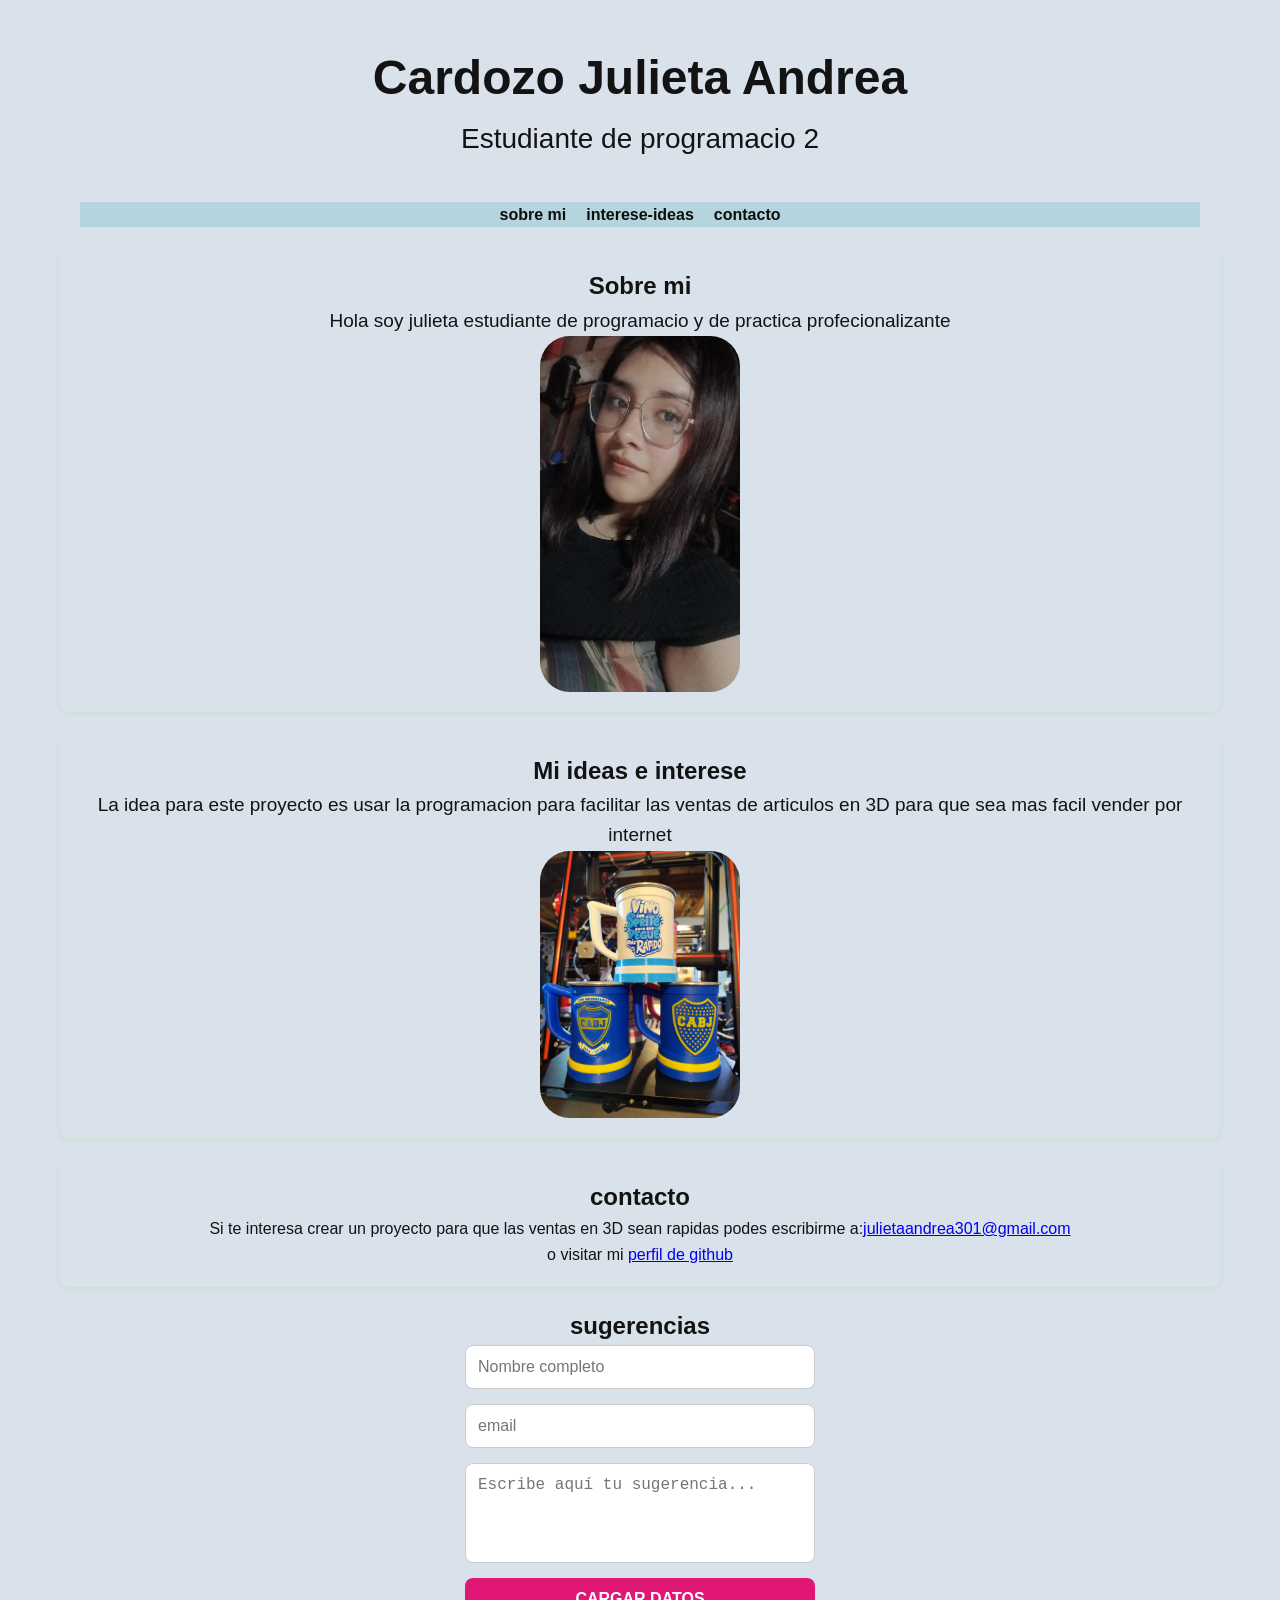
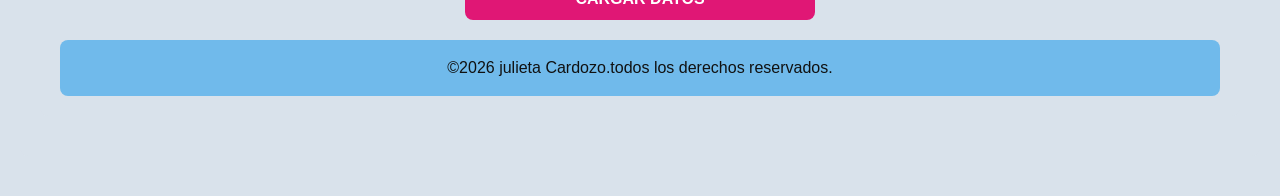
==== index.html @ c0c34aec "first commit" ====
<!DOCTYPE html>
<html lang="es">
<head>
    <meta charset="UTF-8">
    <meta name="viewport" content="width=device-width, initial-scale=1.0">
    <title>mi sitio web- cardozo-julieta</title>
    <link rel="stylesheet"href="style.css">
</head>
<body>
    <header>
    <h1 style =" font-size: 48px;">Cardozo Julieta Andrea</h1>
    
<p style="font-size: 28PX;"> Estudiante de programacio  2 </p>
<header>
    <nav>
        <ul>
<li><a href="#sobre mi">sobre mi</a></li>
<li><a href="#interese-ideas">interese-ideas</a></li>  
<li><a href="#contacto">contacto</a></li>   
        </ul>
    </nav>

    <main>
        <section id="sobre mi" style="text-align: center;">
 <h2>Sobre mi</h2>
 <p style="font-size: 19px;"> Hola soy julieta estudiante de programacio y de practica profecionalizante</p>
 <img src="imagen/july.jpeg" alt="imagen" style="width: 200px; border-radius: 30px; display: block;margin:0 auto;">
 
    </section>

    <section id="interese-ideas" style="text-align: center;">

    <h2 style="font-size: 24px;"> Mi ideas e interese</h2 >
        <p style="font-size: 19px;"> La idea para este proyecto es usar la programacion para facilitar las ventas de articulos en 3D para que sea mas facil vender por internet </p>
    <img src="imagen/vaso.jpeg" alt="imagen" style="width: 200px; border-radius: 30px; display: block;margin: auto;" >
    </section>
    <section id="contacto">
        <h2>contacto</h2>
            <p>Si te interesa  crear  un proyecto para que las ventas en 3D sean rapidas podes escribirme a:<a href="julietaandrea301@gmail.com">julietaandrea301@gmail.com</a> </p>
            <p>o visitar mi <a href="https://github.com/julieta-andrea-cardozo"target="_blank">perfil de github</a></p>
    </section>
    
        <h2>sugerencias</h2>
<form onsubmit="event.preventDefault(); alert('¡Datos cargados con éxito!'); this.reset();" 
          style="display: flex; flex-direction: column; max-width: 350px; margin: auto; gap: 15px;">
        
        <!-- Campo Nombre -->
        <input type="text" name="nombre" placeholder="Nombre completo" required 
               style="padding: 12px; border-radius: 8px; border: 1px solid #ccc; font-size: 16px;">

        <!-- Campo email -->
        <input type="text" name="email" placeholder="email" required 
               style="padding: 12px; border-radius: 8px; border: 1px solid #ccc; font-size: 16px;">

        <!-- Campo Sugerencia -->
        <textarea name="sugerencia" placeholder="Escribe aquí tu sugerencia..." required 
                  style="padding: 12px; border-radius: 8px; border: 1px solid #ccc; font-size: 16px; height: 100px; resize: none;"></textarea>

        <!-- Botón Enviar -->
        <button type="submit" style="background-color: #e01775; color: white; padding: 12px; border: none; border-radius: 8px; font-weight: bold; cursor: pointer; font-size: 16px;">
            CARGAR DATOS
        </button>
        
    </form>
</section>
    </form>
</section>
       
    </section>
    
    </main>
    <footer>
        <p>&copy;2026 julieta Cardozo.todos los derechos reservados.</p>
    </footer>
    <body>
    
        </html>
---- style.css ----
*{
    box-sizing: border-box;
    margin: 0;
    padding: 0;
}
body{
    font-family: arial,sans-serif ;
    line-height: 1.6;
    background-color: #d9e2eb;
    color: red;
    padding: 20px;
}
header{
    background-color: #d9e2eb;
    color: #131314;
    padding: 20px;
    text-align: center;
    border-radius: 8px;
    margin-bottom: 20px;
    
}
footer{
    background-color: rgb(112, 186, 235);
    color: #101111;
    text-align: center;
    padding: 15px;
    border-radius: 8px;
    margin-top: 20px;
}
nav ul{
    list-style: none;
    display: flex;
    justify-content: center;
    gap: 20px;
    margin: 20px;
    background-color: rgb(182, 212, 221);
}
nav a{
    text-decoration: none;
    color:#0d0e0d;
    font-weight: bold;
    
}
nav a:hover{
    color: #e01775;
}
section{
    background-color: #d9e2eb;
    padding: 20px;
    margin-bottom: 20px;
    border-radius: 8px;
    box-shadow: 0 2px 5px rgba(94, 187, 7, 0.1);
}
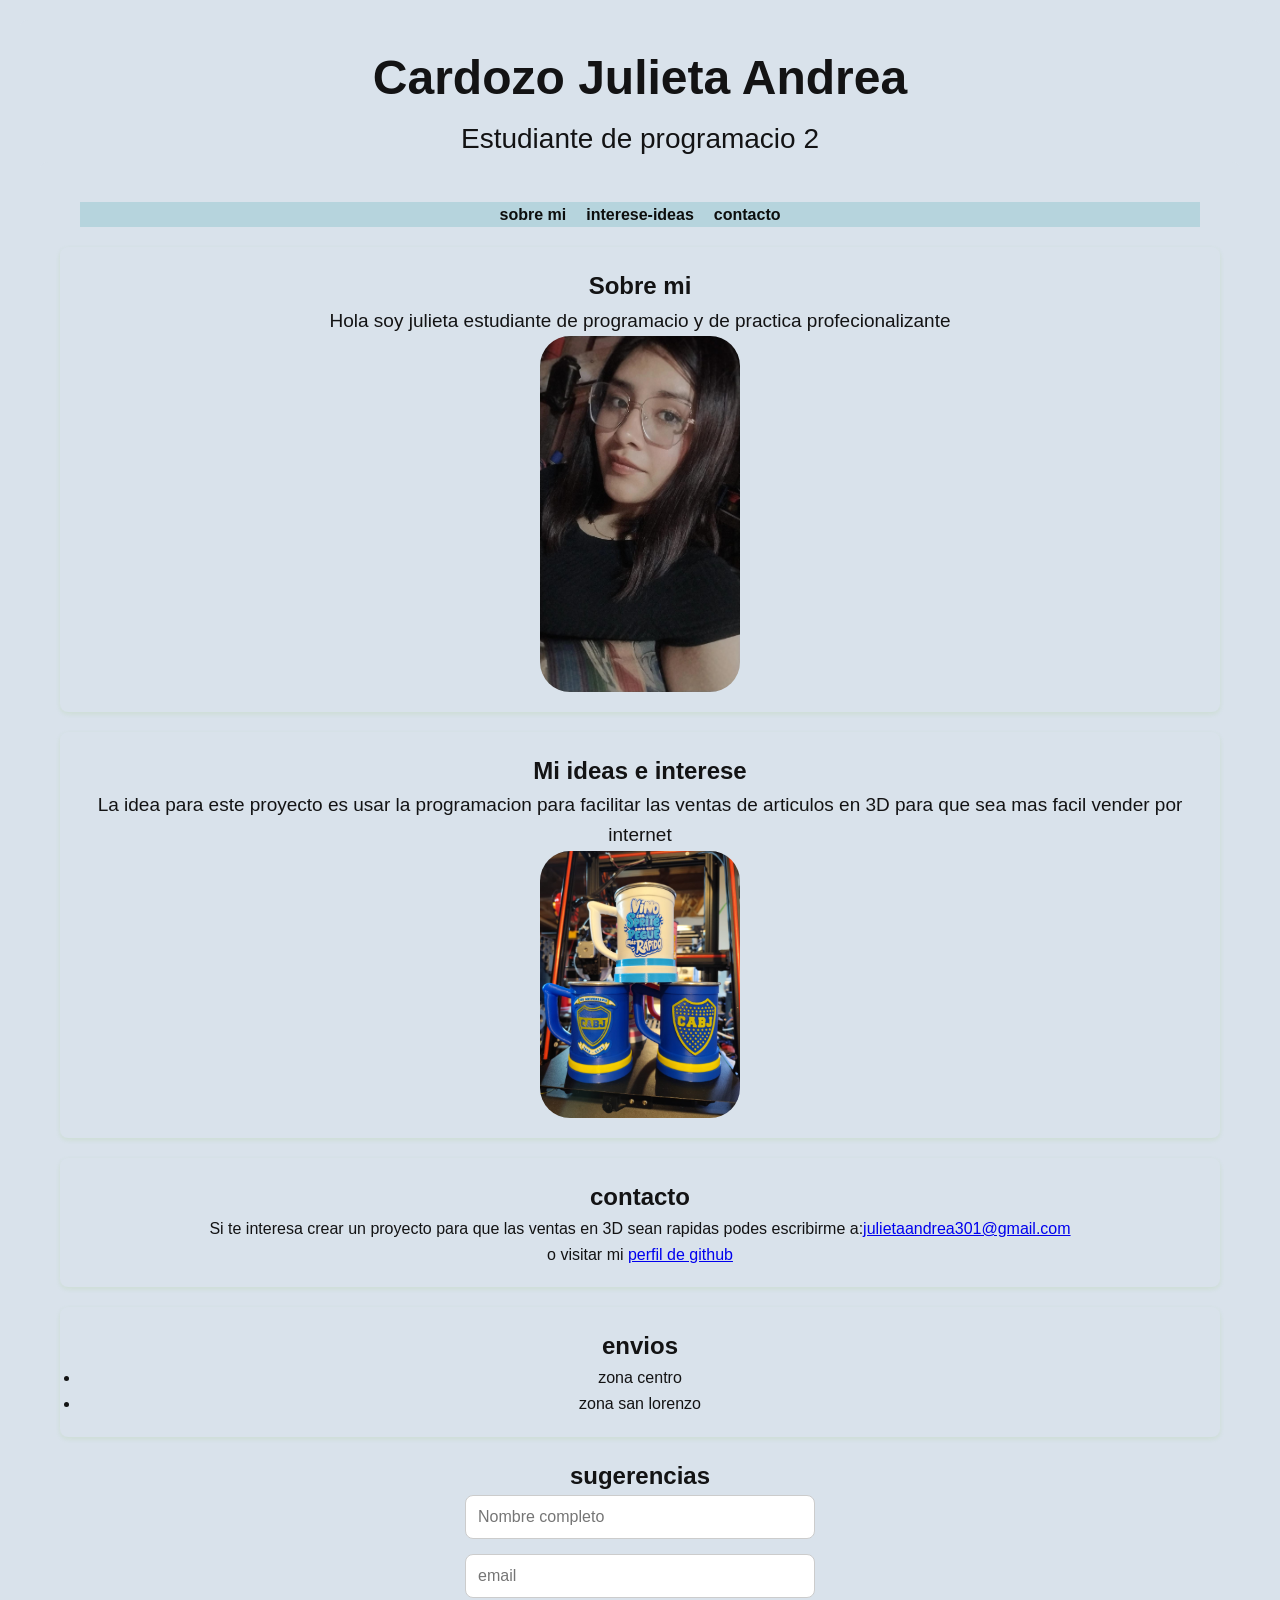
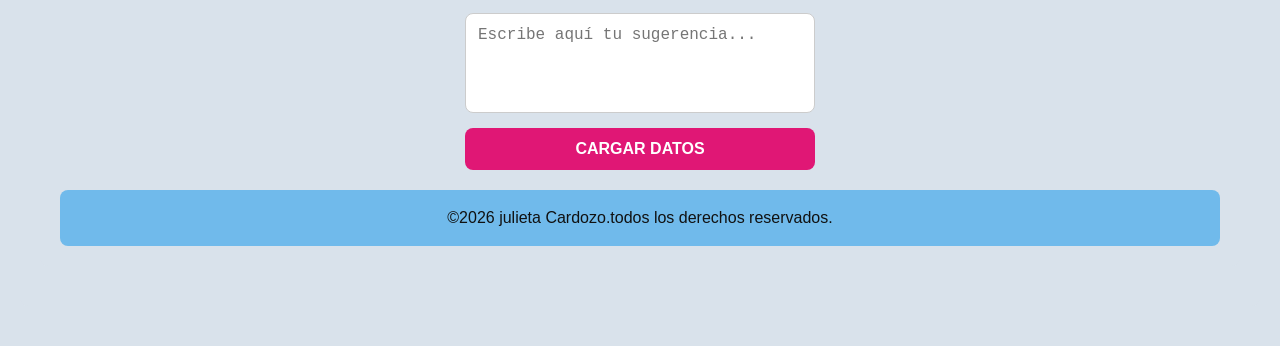
==== commit f072a252: "agregue envios" ====
--- a/index.html
+++ b/index.html
@@ -39,13 +39,22 @@
             <p>Si te interesa  crear  un proyecto para que las ventas en 3D sean rapidas podes escribirme a:<a href="julietaandrea301@gmail.com">julietaandrea301@gmail.com</a> </p>
             <p>o visitar mi <a href="https://github.com/julieta-andrea-cardozo"target="_blank">perfil de github</a></p>
     </section>
-    
+    <section id="envios">
+        <h2>envios</h2>
+
+        <ul>
+            <li>zona centro </li>
+            <li>zona san lorenzo</li>
+
+        </ul>
+    </section>
+
         <h2>sugerencias</h2>
 <form onsubmit="event.preventDefault(); alert('¡Datos cargados con éxito!'); this.reset();" 
           style="display: flex; flex-direction: column; max-width: 350px; margin: auto; gap: 15px;">
         
         <!-- Campo Nombre -->
-        <input type="text" name="nombre" placeholder="Nombre completo" required 
+        <input type="text" name="nombre" placeholder="Nombre completo" required minlength="2"
                style="padding: 12px; border-radius: 8px; border: 1px solid #ccc; font-size: 16px;">
 
         <!-- Campo email -->
@@ -53,7 +62,7 @@
                style="padding: 12px; border-radius: 8px; border: 1px solid #ccc; font-size: 16px;">
 
         <!-- Campo Sugerencia -->
-        <textarea name="sugerencia" placeholder="Escribe aquí tu sugerencia..." required 
+        <textarea name="sugerencia" placeholder="Escribe aquí tu sugerencia..." required minlength="30"
                   style="padding: 12px; border-radius: 8px; border: 1px solid #ccc; font-size: 16px; height: 100px; resize: none;"></textarea>
 
         <!-- Botón Enviar -->
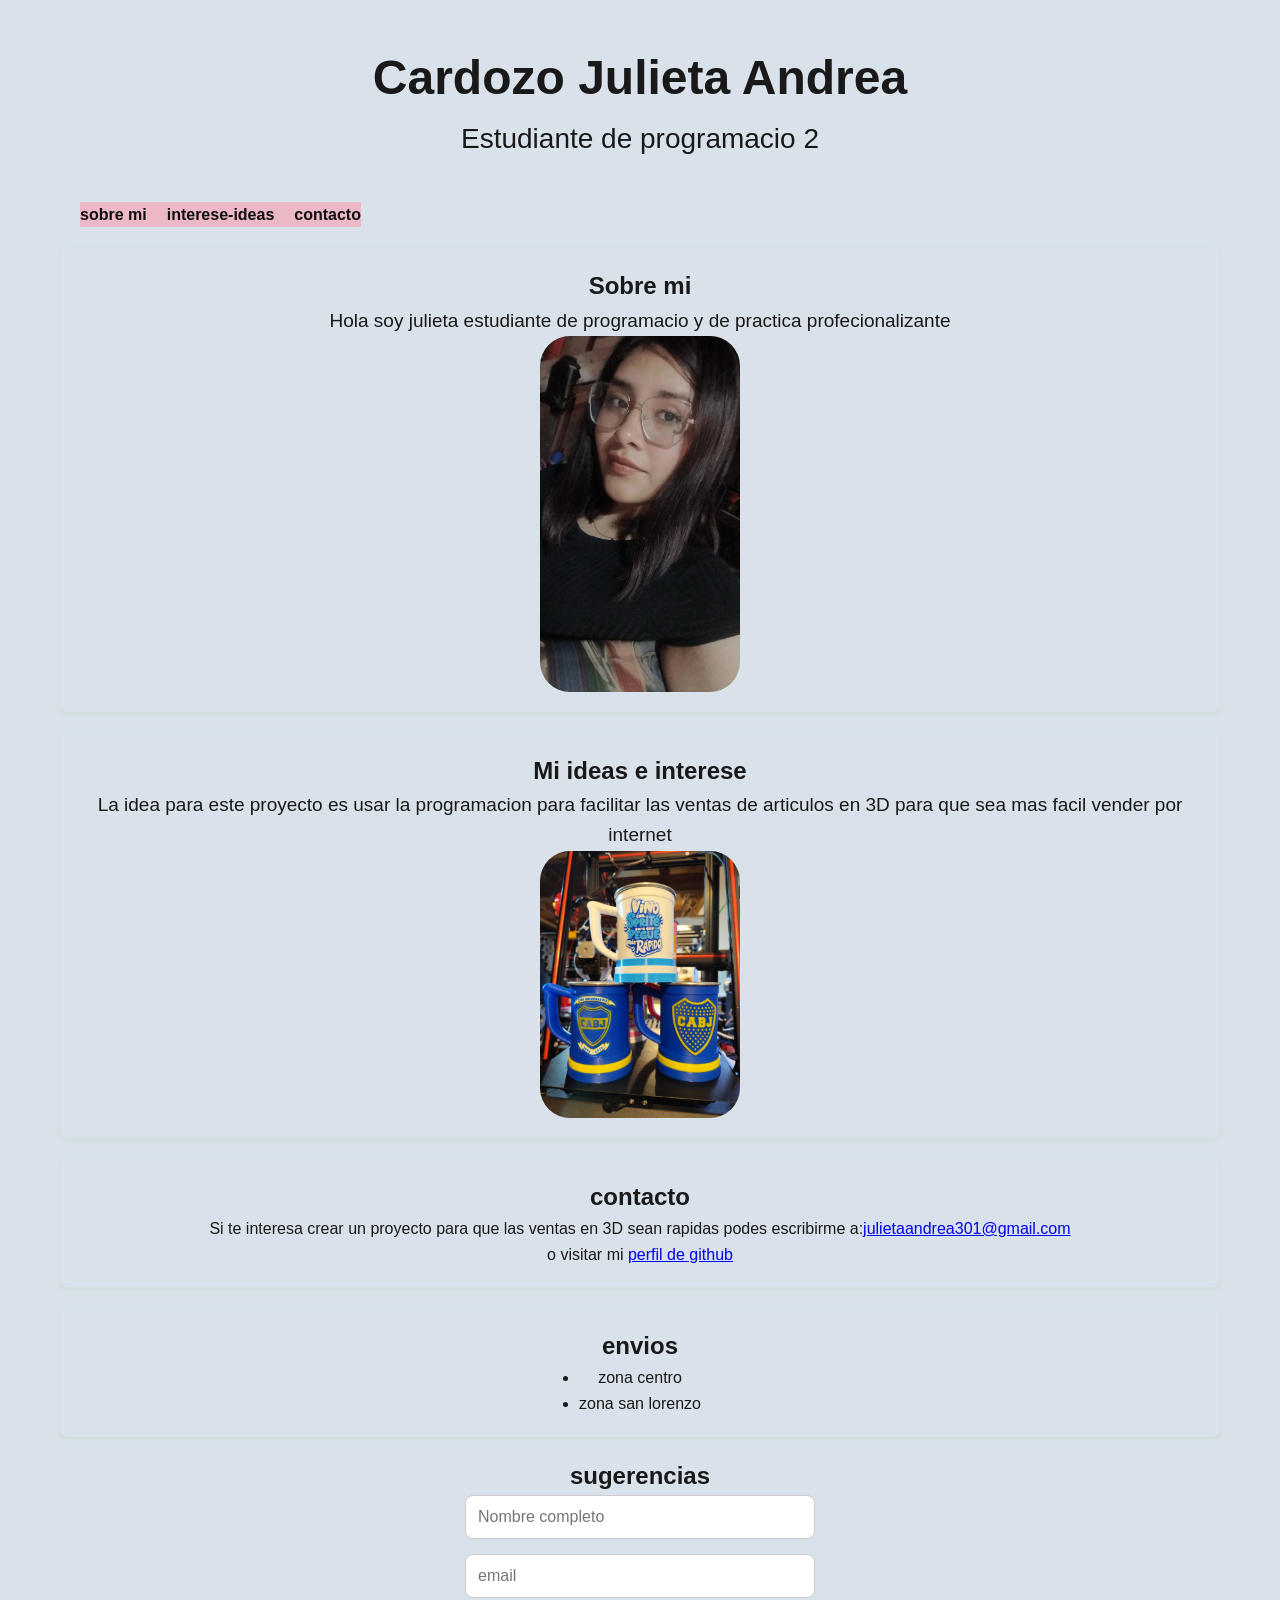
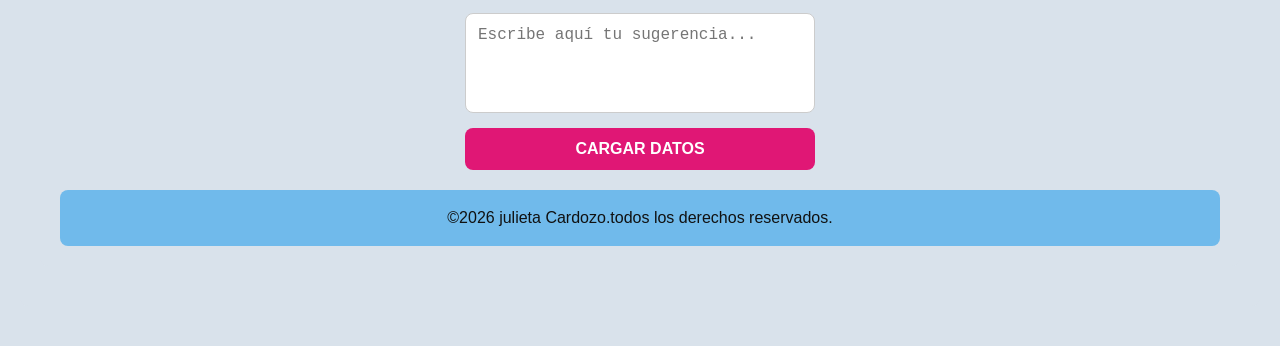
==== commit 948e5f2e: "e" ====
--- a/index.html
+++ b/index.html
@@ -53,19 +53,19 @@
 <form onsubmit="event.preventDefault(); alert('¡Datos cargados con éxito!'); this.reset();" 
           style="display: flex; flex-direction: column; max-width: 350px; margin: auto; gap: 15px;">
         
-        <!-- Campo Nombre -->
+
         <input type="text" name="nombre" placeholder="Nombre completo" required minlength="2"
                style="padding: 12px; border-radius: 8px; border: 1px solid #ccc; font-size: 16px;">
 
-        <!-- Campo email -->
-        <input type="text" name="email" placeholder="email" required 
+
+        <input type="email" name="email" placeholder="email" required 
                style="padding: 12px; border-radius: 8px; border: 1px solid #ccc; font-size: 16px;">
 
-        <!-- Campo Sugerencia -->
-        <textarea name="sugerencia" placeholder="Escribe aquí tu sugerencia..." required minlength="30"
+
+        <textarea name="sugerencia" placeholder="Escribe aquí tu sugerencia..." required minlength="20"
                   style="padding: 12px; border-radius: 8px; border: 1px solid #ccc; font-size: 16px; height: 100px; resize: none;"></textarea>
 
-        <!-- Botón Enviar -->
+
         <button type="submit" style="background-color: #e01775; color: white; padding: 12px; border: none; border-radius: 8px; font-weight: bold; cursor: pointer; font-size: 16px;">
             CARGAR DATOS
         </button>
--- a/style.css
+++ b/style.css
@@ -7,12 +7,12 @@
     font-family: arial,sans-serif ;
     line-height: 1.6;
     background-color: #d9e2eb;
-    color: red;
     padding: 20px;
+    color: #1a1919;
 }
 header{
     background-color: #d9e2eb;
-    color: #131314;
+    
     padding: 20px;
     text-align: center;
     border-radius: 8px;
@@ -33,16 +33,19 @@
     justify-content: center;
     gap: 20px;
     margin: 20px;
-    background-color: rgb(182, 212, 221);
+    background-color: rgb(236, 184, 197);
+    text-align: center
 }
 nav a{
     text-decoration: none;
     color:#0d0e0d;
     font-weight: bold;
+    text-align: center;
     
 }
 nav a:hover{
-    color: #e01775;
+    color: #e619a1;
+    
 }
 section{
     background-color: #d9e2eb;
@@ -52,4 +55,8 @@
     box-shadow: 0 2px 5px rgba(94, 187, 7, 0.1);
 }
 
-
+ul{
+    width: fit-content;
+    margin: 0 auto;
+    
+}
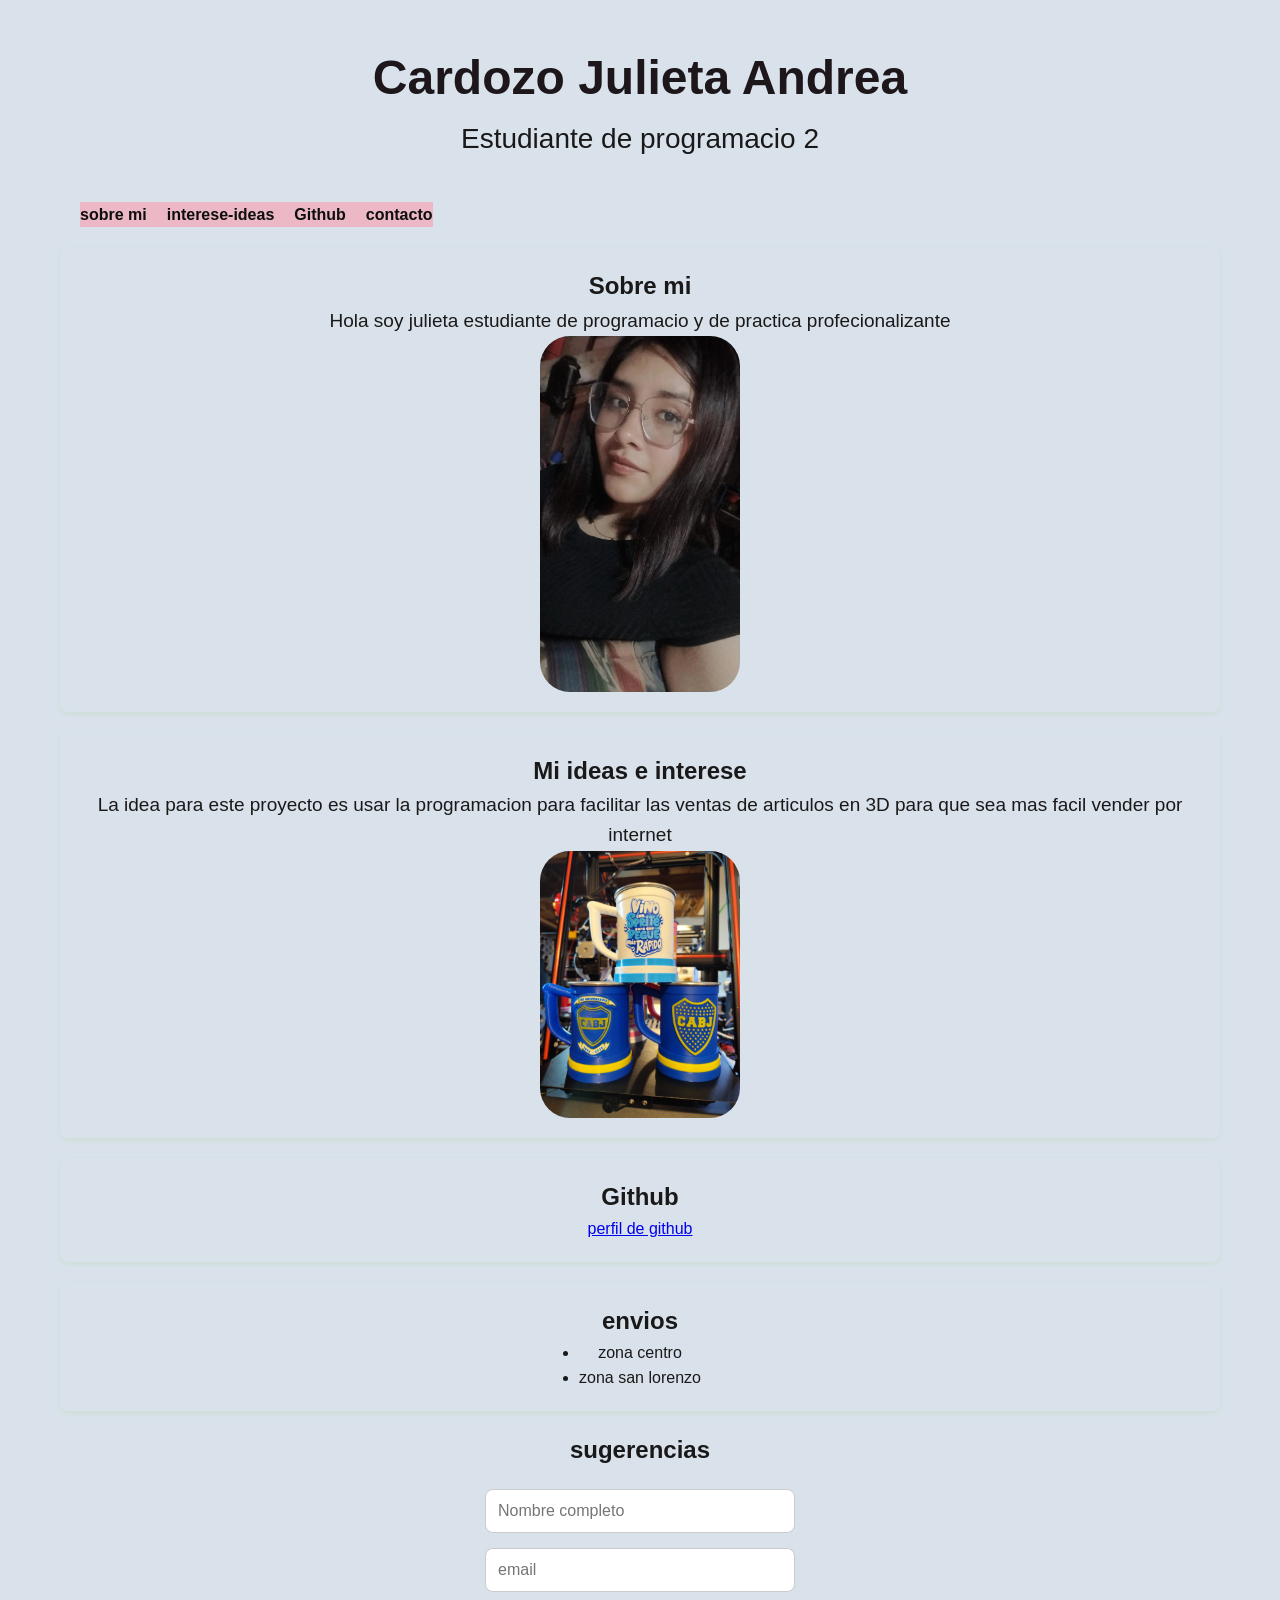
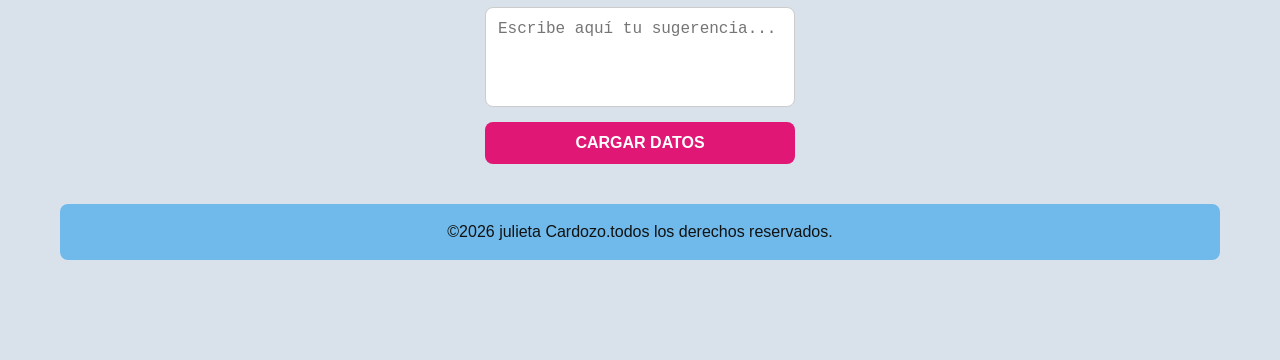
==== commit ff2f4d68: "correcciones en contact.html" ====
--- a/index.html
+++ b/index.html
@@ -16,8 +16,8 @@
         <ul>
 <li><a href="#sobre mi">sobre mi</a></li>
 <li><a href="#interese-ideas">interese-ideas</a></li>  
-<li><a href="#contacto">contacto</a></li>   
-        </ul>
+<li><a href="#Github">Github</a></li>
+<a href="contact.html">contacto</a>
     </nav>
 
     <main>
@@ -34,10 +34,9 @@
         <p style="font-size: 19px;"> La idea para este proyecto es usar la programacion para facilitar las ventas de articulos en 3D para que sea mas facil vender por internet </p>
     <img src="imagen/vaso.jpeg" alt="imagen" style="width: 200px; border-radius: 30px; display: block;margin: auto;" >
     </section>
-    <section id="contacto">
-        <h2>contacto</h2>
-            <p>Si te interesa  crear  un proyecto para que las ventas en 3D sean rapidas podes escribirme a:<a href="julietaandrea301@gmail.com">julietaandrea301@gmail.com</a> </p>
-            <p>o visitar mi <a href="https://github.com/julieta-andrea-cardozo"target="_blank">perfil de github</a></p>
+    <section id="Github" style="text-align: center;">
+        <h2>Github</h2>
+       <a href="https://github.com/julieta-andrea-cardozo"target="_blank">perfil de github</a> 
     </section>
     <section id="envios">
         <h2>envios</h2>
--- a/style.css
+++ b/style.css
@@ -60,3 +60,46 @@
     margin: 0 auto;
     
 }
+
+
+
+
+h1{
+color: #1d171b;
+text-align: center;
+font-family: Arial, Helvetica, sans-serif;
+}
+form{
+    max-width: 400px;
+    margin: auto;
+    padding: 20px;
+    
+}
+label{
+    display: block;
+    margin: 10px;
+}
+input, textarea, select {
+    width: 100%;
+    padding: 10px;
+    border: 2px solid #ccc;
+    border-radius: 5px;
+    box-sizing: border-box;
+    transition: all 0.2s ease; 
+}
+
+input:valid:not(:placeholder-shown):not(:focus) {
+    border: 2px solid #2ecc71 !important;
+}
+
+
+input:invalid:not(:placeholder-shown):not(:focus) {
+    border: 2px solid #e74c3c !important;
+}
+
+input:focus, textarea:focus, select:focus ¨{
+    border: 3px solid #3498db !important; /* AZUL CLARO */
+    outline: none !important;
+    box-shadow: 0 0 10px rgba(52, 152, 219, 0.6) !important;
+    background-color: #f0f8ff;
+}
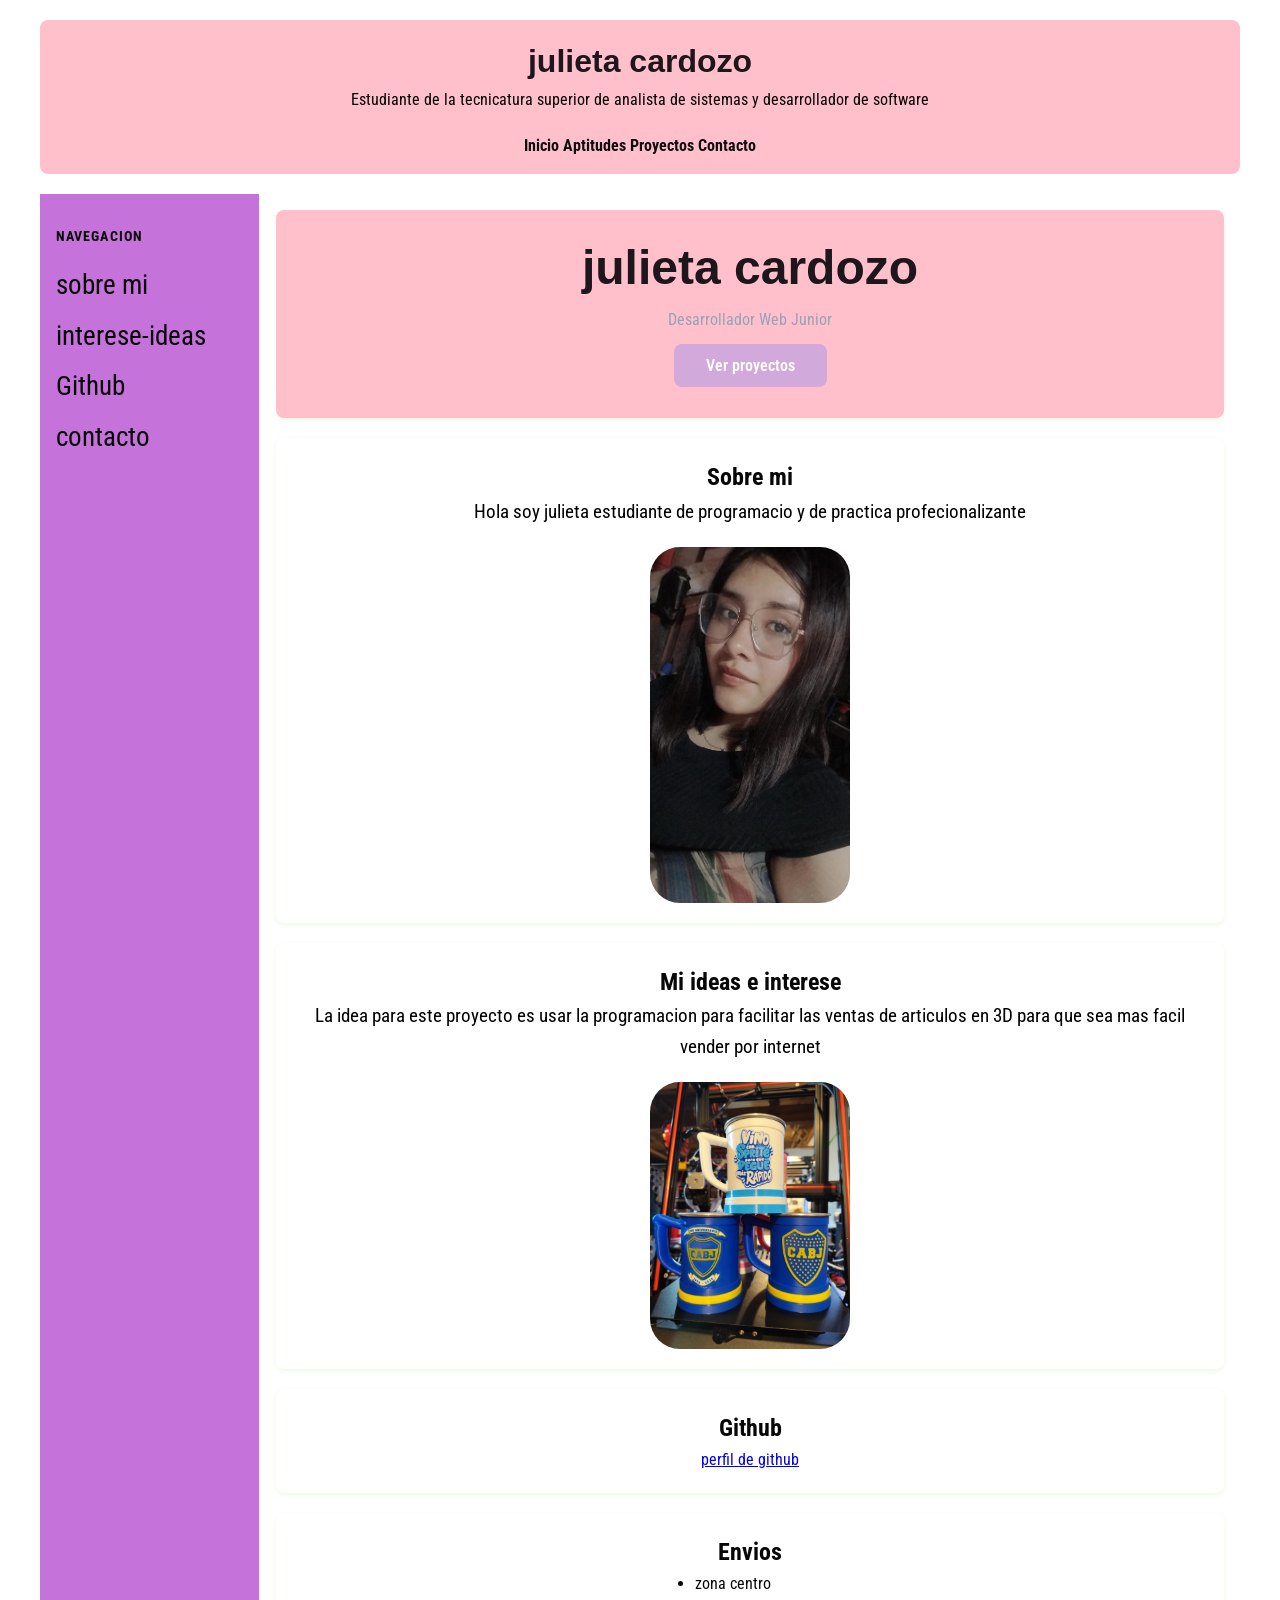
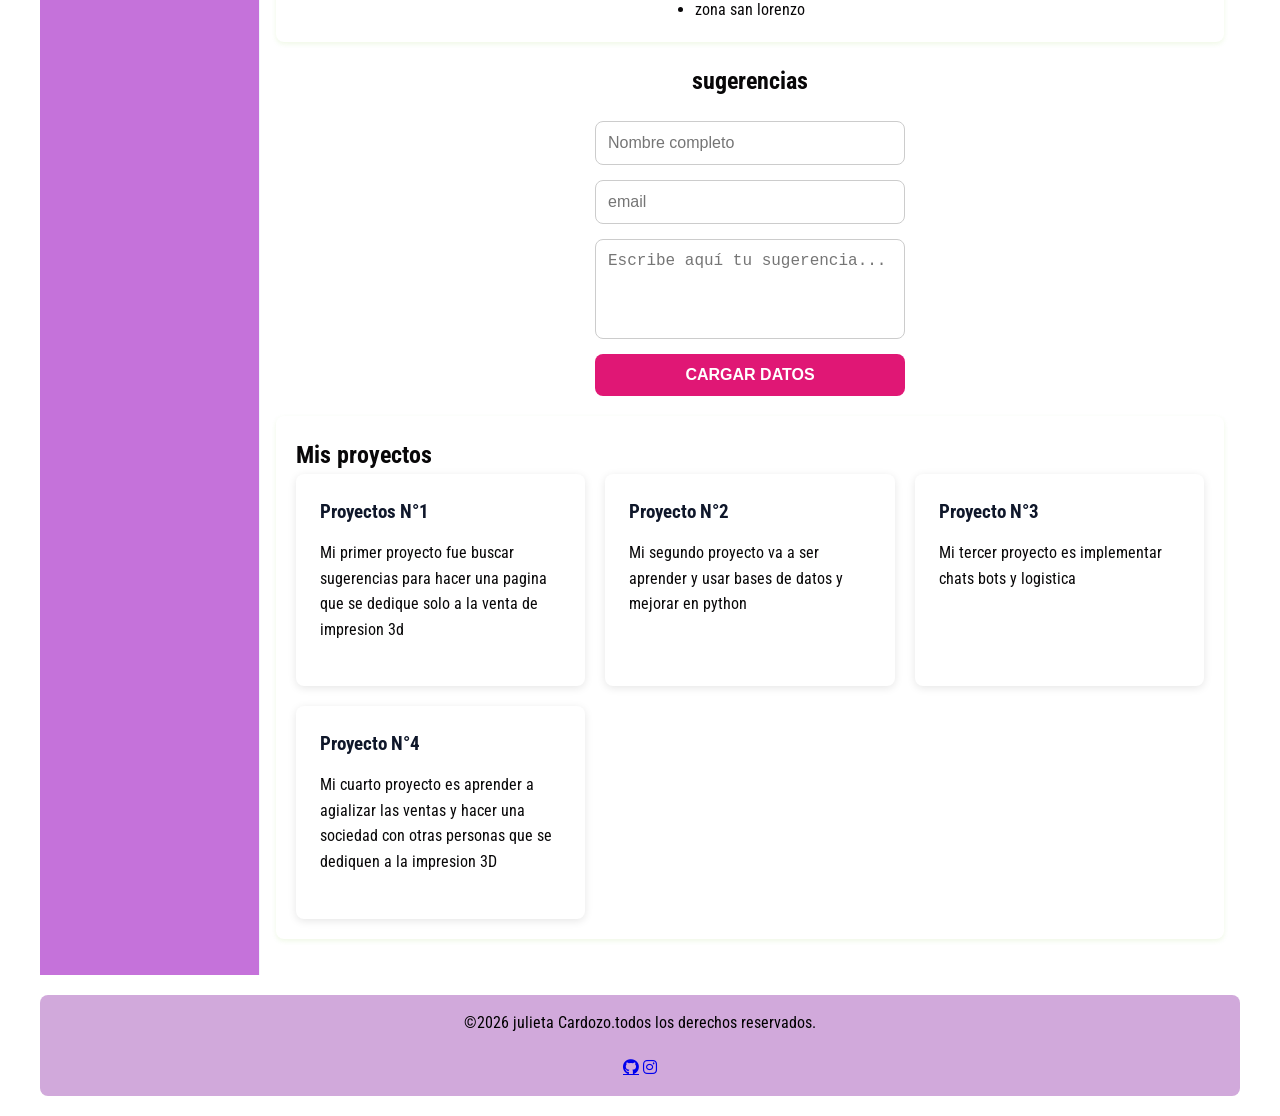
==== commit 5b71ba31: "style css agreando mas estilo muchos cambios" ====
--- a/index.html
+++ b/index.html
@@ -2,25 +2,51 @@
 <html lang="es">
 <head>
     <meta charset="UTF-8">
+    <meta name="description" content="portafolio julieta cardozo">
     <meta name="viewport" content="width=device-width, initial-scale=1.0">
     <title>mi sitio web- cardozo-julieta</title>
+     <link rel="stylesheet" href="https://cdnjs.cloudflare.com/ajax/libs/font-awesome/6.5.0/css/all.min.css">
+    <link rel="preconnect" href="https://fonts.googleapis.com">
+    <link rel="preconnect" href="https://fonts.gstatic.com" crossorigin>
+    <link href="https://fonts.googleapis.com/css2?family=Roboto+Condensed:ital,wght@0,100..900;1,100..900&family=Roboto+Slab:wght@100..900&display=swap" rel="stylesheet">
     <link rel="stylesheet"href="style.css">
-</head>
+ </head>
+
 <body>
+<div class="layout">
     <header>
-    <h1 style =" font-size: 48px;">Cardozo Julieta Andrea</h1>
-    
-<p style="font-size: 28PX;"> Estudiante de programacio  2 </p>
-<header>
-    <nav>
+   <div class="logo">
+            <h1>julieta cardozo</h1>
+            <p>Estudiante de la tecnicatura superior de analista de sistemas y desarrollador de software</p>
+        </div>
+        <nav>
+            <a href="#inicio">Inicio</a>
+            <a href="#Aptitudes">Aptitudes</a>
+            <a href="#Proyectos">Proyectos</a>
+            <a href="Contacto.html">Contacto</a>
+
+        </nav>
+    </header>
+    <aside class="sidebar">
+        <h3>navegacion</h3>
         <ul>
-<li><a href="#sobre mi">sobre mi</a></li>
-<li><a href="#interese-ideas">interese-ideas</a></li>  
-<li><a href="#Github">Github</a></li>
-<a href="contact.html">contacto</a>
-    </nav>
+        <li><a href="#sobre mi" style="font-size: 20pt;" style >sobre mi </a></li>
+        <li><a href="#interese-ideas"  style="font-size: 20pt;"  >interese-ideas</a></li>  
+        <li><a href="#Github" style="font-size: 20pt;" >Github</a></li>
+        <li><a href="contact.html" style="font-size: 20pt;">contacto</a></li>
+        </ul>
+    </aside>
 
     <main>
+
+         <section id="inicio" class="hero">
+            <div class="hero-contenido">
+                <h1>julieta cardozo</h1>
+                <P class="hero-titulo"> Desarrollador Web Junior<p>
+                <a href="#Proyectos" class="hero-btn">Ver proyectos</a>
+            </div>
+        </section>
+
         <section id="sobre mi" style="text-align: center;">
  <h2>Sobre mi</h2>
  <p style="font-size: 19px;"> Hola soy julieta estudiante de programacio y de practica profecionalizante</p>
@@ -39,7 +65,7 @@
        <a href="https://github.com/julieta-andrea-cardozo"target="_blank">perfil de github</a> 
     </section>
     <section id="envios">
-        <h2>envios</h2>
+    <h2 style="text-align: center;"> Envios</h2>
 
         <ul>
             <li>zona centro </li>
@@ -48,7 +74,7 @@
         </ul>
     </section>
 
-        <h2>sugerencias</h2>
+        <h2 style="text-align: center;"> sugerencias</h2>
 <form onsubmit="event.preventDefault(); alert('¡Datos cargados con éxito!'); this.reset();" 
           style="display: flex; flex-direction: column; max-width: 350px; margin: auto; gap: 15px;">
         
@@ -68,18 +94,54 @@
         <button type="submit" style="background-color: #e01775; color: white; padding: 12px; border: none; border-radius: 8px; font-weight: bold; cursor: pointer; font-size: 16px;">
             CARGAR DATOS
         </button>
-        
     </form>
 </section>
-    </form>
-</section>
-       
-    </section>
-    
+
+     <section id="Proyectos">
+            <h2>Mis proyectos</h2>
+
+            <div class="Tarjetas">
+
+                <div class="Tarjeta">
+                    <h3>Proyectos N°1</h3>
+                    <p>Mi primer proyecto fue buscar sugerencias para hacer una pagina que se dedique solo a la venta de impresion 3d  </p>
+                </div>
+
+                <div class="Tarjeta">
+                    <h3>Proyecto N°2</h3>
+                    <p>Mi segundo proyecto va a ser aprender y usar bases de datos y mejorar en python</p>
+                </div>
+
+                <div class="Tarjeta">
+                    <h3>Proyecto N°3</h3>
+                    <p>Mi tercer proyecto es implementar chats bots y logistica</p>
+
+                </div>
+
+                <div class="Tarjeta">
+                    <h3>Proyecto N°4</h3>
+                    <p>Mi cuarto proyecto es aprender a agializar las ventas y hacer una sociedad con otras personas que se dediquen a la impresion 3D</p>
+
+                </div>
+
+            </div>
+
+        </section>
+
     </main>
     <footer>
         <p>&copy;2026 julieta Cardozo.todos los derechos reservados.</p>
+        <div class="redes">
+            <a href=https://github.com/Julieta-Andrea-Cardozo/mi-pagina
+                <i class="fa-brands fa-github"></i>
+            </a>
+            <a href="https://www.instagram.com/_.andru_530?igsh=MWduZ3dqeXo2aDhnNA== " target="_blank" aria-label="instagram de julieta">
+                <i class="fa-brands fa-instagram"></i>
+            </a>
+
+        </div>
     </footer>
+    </div>
     <body>
     
         </html>
--- a/style.css
+++ b/style.css
@@ -4,23 +4,29 @@
     padding: 0;
 }
 body{
-    font-family: arial,sans-serif ;
+    font-family: var(--font-main) ;
     line-height: 1.6;
-    background-color: #d9e2eb;
+    font-size: 16px;
+    background-color: var(--color-bg);
     padding: 20px;
-    color: #1a1919;
+    color: var(--color-text);
+    font-family: "Roboto Condensed", sans-serif;
+    font-optical-sizing: auto;
+    
 }
 header{
-    background-color: #d9e2eb;
+    background-color: var(--color-bg);
     
     padding: 20px;
     text-align: center;
     border-radius: 8px;
     margin-bottom: 20px;
-    
-}
+
+}
+
+
 footer{
-    background-color: rgb(112, 186, 235);
+    background-color: var(--color-accent);
     color: #101111;
     text-align: center;
     padding: 15px;
@@ -48,7 +54,7 @@
     
 }
 section{
-    background-color: #d9e2eb;
+    background-color: var(--color-bg);
     padding: 20px;
     margin-bottom: 20px;
     border-radius: 8px;
@@ -68,6 +74,7 @@
 color: #1d171b;
 text-align: center;
 font-family: Arial, Helvetica, sans-serif;
+
 }
 form{
     max-width: 400px;
@@ -102,4 +109,244 @@
     outline: none !important;
     box-shadow: 0 0 10px rgba(52, 152, 219, 0.6) !important;
     background-color: #f0f8ff;
+}
+
+
+
+:root {
+  --color-primary: #161618;   
+  --color-secondary: #0f172a; 
+  --color-accent: #d1a9db;    
+  --color-text: #080708;
+  --color-bg: #ffffff;
+  --radius: 8px;
+  --shadow: 0 2px 8px rgba(0,0,0,0.1);
+  --font-main : "Roboto Condensed", sans-serif;
+  --font-titulo: "Roboto Condensed", sans-serif;
+
+}
+
+
+
+
+.hero {
+  background: pink;
+  color: white;
+  text-align: center;
+}
+
+.hero h1 {
+  font-size: 3rem;
+}
+
+.hero p {
+  color: #94a3b8;
+
+}
+.hero-btn{
+    margin-top: 1rem;
+    padding: 0.75rem 2rem;
+    background: var(--color-accent);
+    color: white;
+    text-decoration: none;
+    border-radius: var(--radius);
+    font-weight: 600;
+    transition: background 0.25s ease, transform 0.25s ease;
+}
+
+.hero-btn:hover{
+    background: #9333ea;
+    transform: translateY(-2px);
+}
+
+
+.card {
+  background: #f8a3f8;
+  border-radius: var(--radius);
+  padding: 1rem;
+  box-shadow: var(--shadow);
+  transition: 0.3s;
+}
+
+.card:hover {
+  transform: translateY(-8px) scale(1.02);
+}
+header {
+  background: pink;
+  backdrop-filter: blur(10px);
+  position: sticky;
+  top: 0;
+}
+
+button, .btn {
+  background: var(--color-primary);
+  border: none;
+  padding: 10px 20px;
+  border-radius: var(--radius);
+  color: white;
+  transition: 0.3s;
+}
+
+button:hover {
+  background: var(--color-accent);
+}
+html {
+  scroll-behavior: smooth;
+}
+p{
+    margin-bottom: 20px;
+    text-align: center;
+    color: black;
+}
+
+.Tarjetas{
+    display: grid;
+    grid-template-columns: repeat(auto-fit, minmax(280px, 1fr));
+    gap: 1.25rem;
+}
+
+.Tarjeta{
+    background: white;
+    border-radius: var(--radius);
+    box-shadow: var(--shadow);
+    padding: 1.5rem;
+    transition: transform 0.25s ease, box-shadow 0.25s ease;
+}
+
+.Tarjeta:hover{
+    transform: translateY(-4px);
+    box-shadow: 0 8px 24px rgba(0,0,0,0.15);
+}
+
+.Tarjeta h3 {
+    margin-bottom: 0.75rem;
+    color: var(--color-secondary);
+}
+
+.Tarjeta p {
+    color: var(--color-text);
+    text-align: left;
+}
+
+.layout {
+    display: grid;
+    grid-template-columns: 200px 1fr;
+    grid-template-rows: auto 1fr auto;
+    grid-template-areas: 
+        "header header"
+        "sidebar main"
+        "footer footer";
+    min-height: 100vh;
+}
+
+header {grid-area: header; }
+.sidebar{grid-area: sidebar;}
+main{grid-area: main;}
+footer{grid-area: footer;}
+
+.sidebar{
+    background: #c572da;
+    padding: 2rem 1rem;
+    border-right: 1px solid #f1f5fa;
+}
+
+.sidebar h3{
+    font-size: 0.85rem;
+    text-transform: uppercase;
+    letter-spacing: 0.08em;
+    color: var(--color-text);
+    margin-bottom: 1rem;
+}
+
+.sidebar ul {
+    list-style: none;
+    display: flex;
+    flex-direction: column;
+    gap: 0.5rem;
+    width: auto;
+    margin: 0;
+}
+
+.sidebar ul li a  {
+    color: var(--color-text);
+    text-decoration: none;
+    font-size: 0.9rem;
+    transition: color 0.2s ease;
+}
+
+.sidebar ul li a:hover {
+    color: #6b21a8;
+}
+
+.layout {
+    grid-template-columns: 1fr;
+    grid-template-areas: 
+    "header"
+    "main"
+    "footer"
+}
+
+.sidebar {
+    display: none;
+}
+
+header {
+    padding: 0 1rem;
+    height: auto;
+    flex-direction: column;
+    align-items: flex-start;
+    gap: 0.5rem;
+    padding: 1rem;
+}
+
+nav {
+    flex-wrap: wrap;
+}
+
+main {
+    padding: 1rem;
+}
+
+@media (min-width: 768px) {
+    .layout {
+        grid-template-columns: 220px 1fr;
+        grid-template-areas: 
+        "header header"
+        "sidebar main"
+        "footer footer";
+
+        .sidebar {
+            display :block;
+        }
+
+        header {
+            flex-wrap: wrap;
+            height: auto;
+            padding: 1rem 2rem;
+        }
+    }
+
+
+    .sidebar {
+    display: block;
+    }
+
+    header {
+    flex-direction: row;
+    height: 64px;
+    padding: 0  2rem;
+    }
+}
+
+@media (min-width: 1024px) {
+    .layout {
+        max-width: 1200px;
+        margin: 0 auto;
+    }
+}
+
+@media (min-width: 1440px) {
+    .layout {
+        max-width: 1600px;
+    }
 }
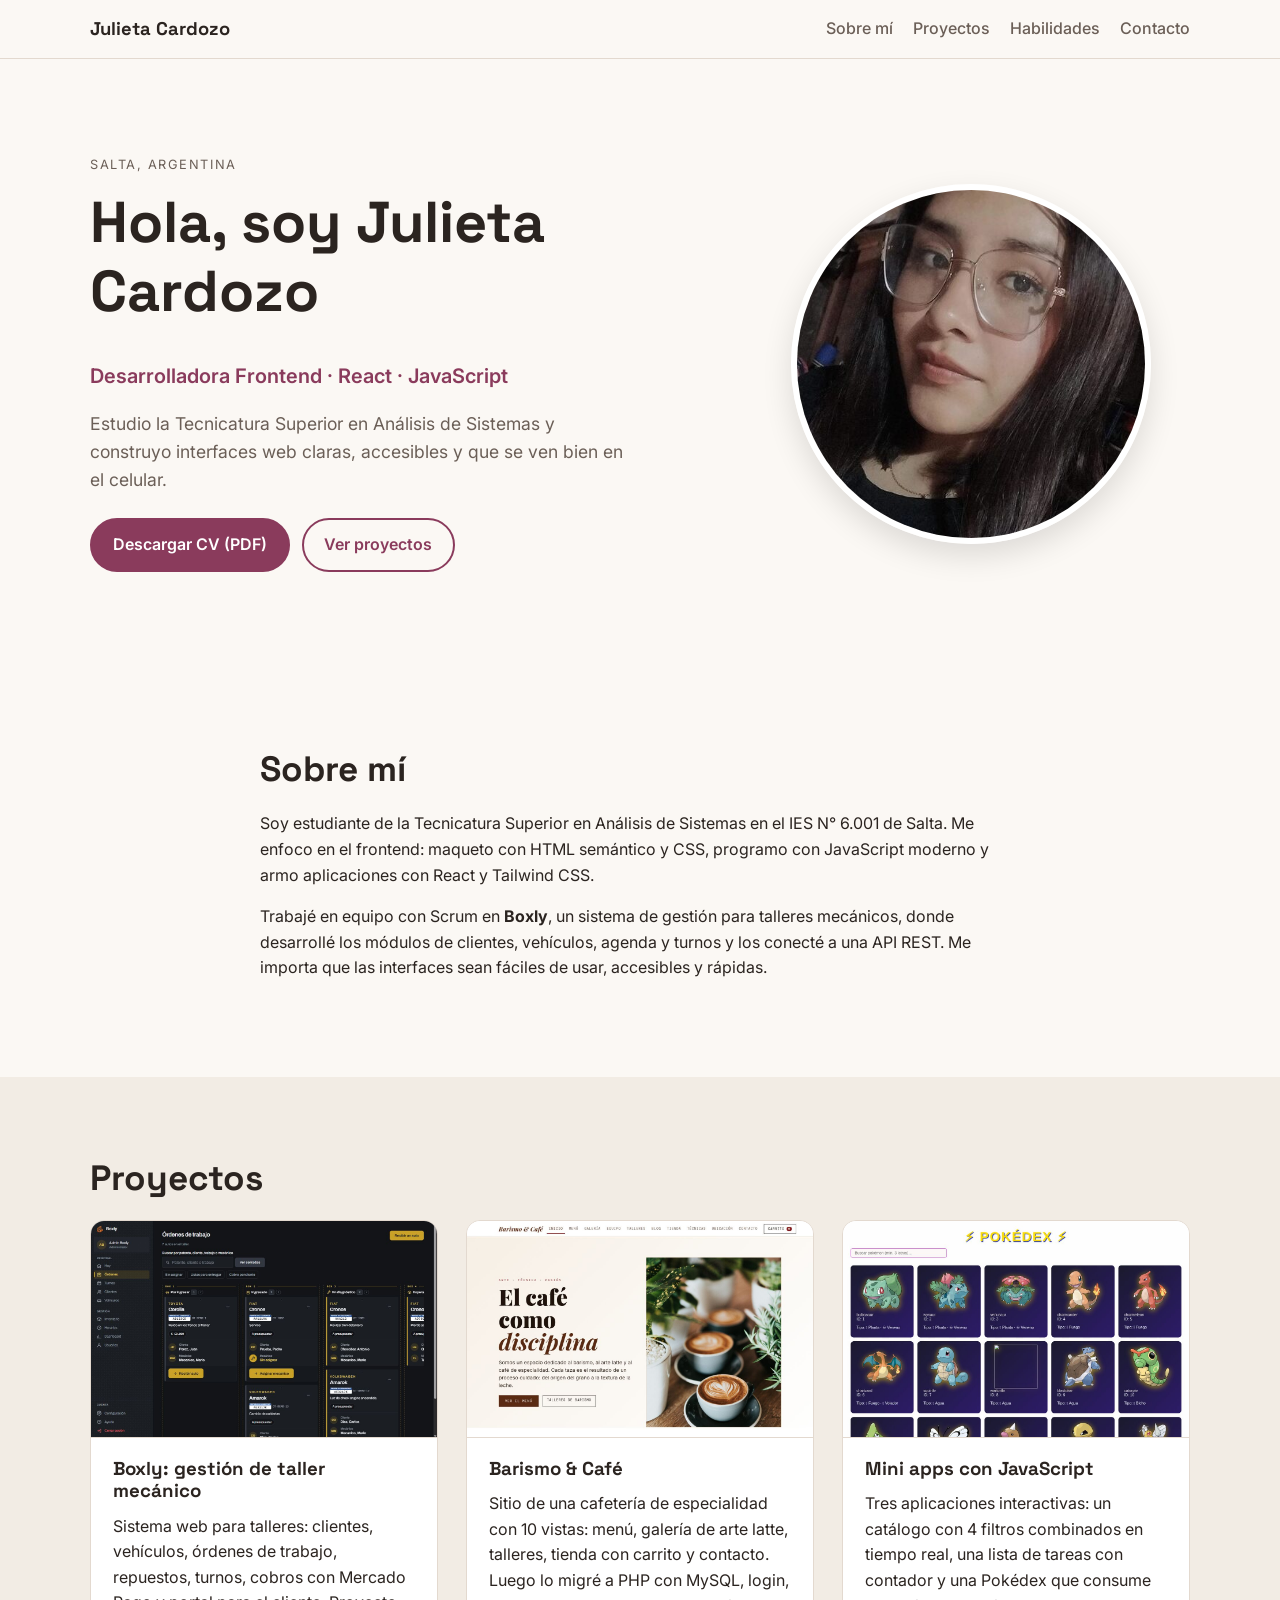
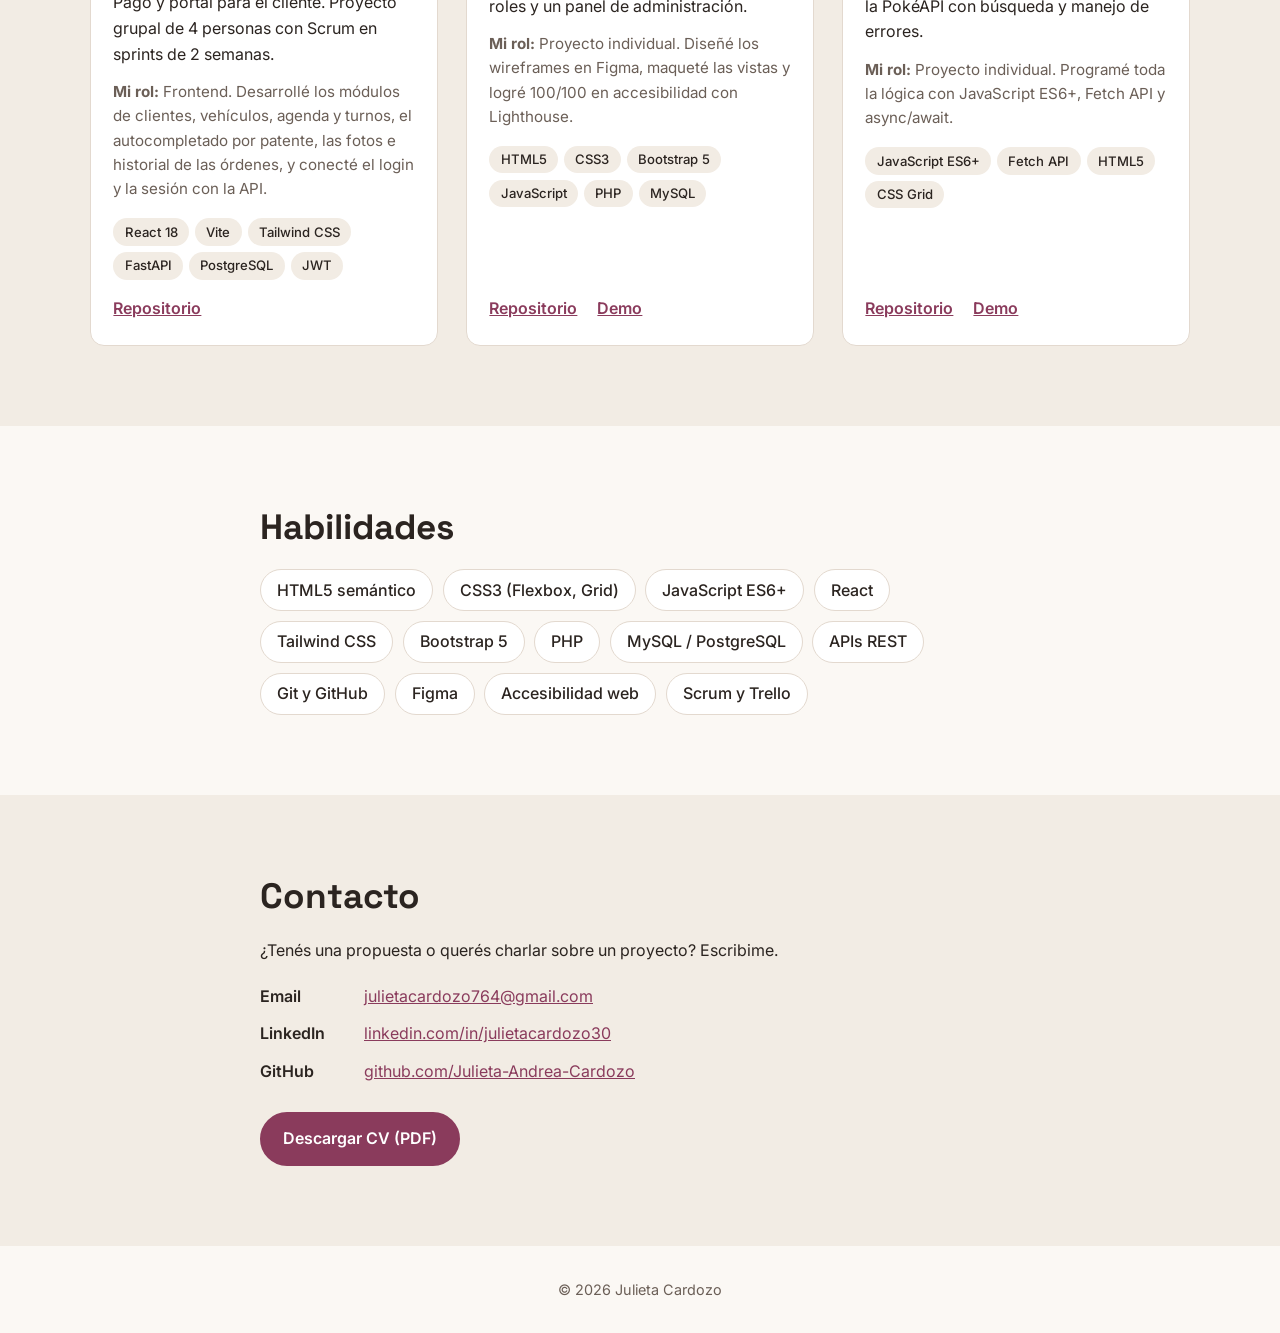
==== commit 1877ecff: "Portfolio web con proyectos, contacto y CV; TP N1 movido a tp1/ Co-Authored-By: Devin AI <158243242+" ====
--- a/index.html
+++ b/index.html
@@ -1,147 +1,232 @@
-<!DOCTYPE html>
+<!doctype html>
 <html lang="es">
-<head>
-    <meta charset="UTF-8">
-    <meta name="description" content="portafolio julieta cardozo">
-    <meta name="viewport" content="width=device-width, initial-scale=1.0">
-    <title>mi sitio web- cardozo-julieta</title>
-     <link rel="stylesheet" href="https://cdnjs.cloudflare.com/ajax/libs/font-awesome/6.5.0/css/all.min.css">
-    <link rel="preconnect" href="https://fonts.googleapis.com">
-    <link rel="preconnect" href="https://fonts.gstatic.com" crossorigin>
-    <link href="https://fonts.googleapis.com/css2?family=Roboto+Condensed:ital,wght@0,100..900;1,100..900&family=Roboto+Slab:wght@100..900&display=swap" rel="stylesheet">
-    <link rel="stylesheet"href="style.css">
- </head>
-
-<body>
-<div class="layout">
-    <header>
-   <div class="logo">
-            <h1>julieta cardozo</h1>
-            <p>Estudiante de la tecnicatura superior de analista de sistemas y desarrollador de software</p>
-        </div>
-        <nav>
-            <a href="#inicio">Inicio</a>
-            <a href="#Aptitudes">Aptitudes</a>
-            <a href="#Proyectos">Proyectos</a>
-            <a href="Contacto.html">Contacto</a>
-
+  <head>
+    <meta charset="utf-8" />
+    <meta name="viewport" content="width=device-width, initial-scale=1" />
+    <title>Julieta Cardozo | Desarrolladora Frontend</title>
+    <meta
+      name="description"
+      content="Portfolio de Julieta Cardozo, desarrolladora frontend de Salta. Proyectos con React, JavaScript, HTML, CSS, Bootstrap y PHP."
+    />
+    <meta property="og:title" content="Julieta Cardozo | Desarrolladora Frontend" />
+    <meta
+      property="og:description"
+      content="Portfolio de Julieta Cardozo, desarrolladora frontend de Salta. Proyectos con React, JavaScript, HTML, CSS, Bootstrap y PHP."
+    />
+    <meta property="og:image" content="https://julieta-andrea-cardozo.github.io/mi-pagina/img/boxly-ordenes.jpg" />
+    <link rel="icon" href="img/favicon.svg" type="image/svg+xml" />
+    <link rel="preconnect" href="https://fonts.googleapis.com" />
+    <link rel="preconnect" href="https://fonts.gstatic.com" crossorigin />
+    <link
+      href="https://fonts.googleapis.com/css2?family=Inter:wght@400;500;600;700&family=Space+Grotesk:wght@500;700&display=swap"
+      rel="stylesheet"
+    />
+    <link rel="stylesheet" href="css/styles.css" />
+  </head>
+  <body>
+    <a class="skip" href="#contenido">Saltar al contenido</a>
+    <header class="nav">
+      <div class="container nav__inner">
+        <a class="nav__brand" href="#inicio">Julieta Cardozo</a>
+        <nav aria-label="Principal">
+          <ul class="nav__links">
+            <li><a href="#sobre-mi">Sobre mí</a></li>
+            <li><a href="#proyectos">Proyectos</a></li>
+            <li><a href="#habilidades">Habilidades</a></li>
+            <li><a href="#contacto">Contacto</a></li>
+          </ul>
         </nav>
+      </div>
     </header>
-    <aside class="sidebar">
-        <h3>navegacion</h3>
-        <ul>
-        <li><a href="#sobre mi" style="font-size: 20pt;" style >sobre mi </a></li>
-        <li><a href="#interese-ideas"  style="font-size: 20pt;"  >interese-ideas</a></li>  
-        <li><a href="#Github" style="font-size: 20pt;" >Github</a></li>
-        <li><a href="contact.html" style="font-size: 20pt;">contacto</a></li>
-        </ul>
-    </aside>
-
-    <main>
-
-         <section id="inicio" class="hero">
-            <div class="hero-contenido">
-                <h1>julieta cardozo</h1>
-                <P class="hero-titulo"> Desarrollador Web Junior<p>
-                <a href="#Proyectos" class="hero-btn">Ver proyectos</a>
+
+    <main id="contenido">
+      <section id="inicio" class="hero">
+        <div class="container hero__inner">
+          <div class="hero__text">
+            <p class="eyebrow">Salta, Argentina</p>
+            <h1>Hola, soy Julieta Cardozo</h1>
+            <p class="hero__role">Desarrolladora Frontend · React · JavaScript</p>
+            <p class="hero__lead">
+              Estudio la Tecnicatura Superior en Análisis de Sistemas y construyo interfaces web
+              claras, accesibles y que se ven bien en el celular.
+            </p>
+            <div class="hero__actions">
+              <a class="btn btn--primary" href="cv/Cardozo_Julieta_CV.pdf" download>Descargar CV (PDF)</a>
+              <a class="btn" href="#proyectos">Ver proyectos</a>
             </div>
-        </section>
-
-        <section id="sobre mi" style="text-align: center;">
- <h2>Sobre mi</h2>
- <p style="font-size: 19px;"> Hola soy julieta estudiante de programacio y de practica profecionalizante</p>
- <img src="imagen/july.jpeg" alt="imagen" style="width: 200px; border-radius: 30px; display: block;margin:0 auto;">
- 
-    </section>
-
-    <section id="interese-ideas" style="text-align: center;">
-
-    <h2 style="font-size: 24px;"> Mi ideas e interese</h2 >
-        <p style="font-size: 19px;"> La idea para este proyecto es usar la programacion para facilitar las ventas de articulos en 3D para que sea mas facil vender por internet </p>
-    <img src="imagen/vaso.jpeg" alt="imagen" style="width: 200px; border-radius: 30px; display: block;margin: auto;" >
-    </section>
-    <section id="Github" style="text-align: center;">
-        <h2>Github</h2>
-       <a href="https://github.com/julieta-andrea-cardozo"target="_blank">perfil de github</a> 
-    </section>
-    <section id="envios">
-    <h2 style="text-align: center;"> Envios</h2>
-
-        <ul>
-            <li>zona centro </li>
-            <li>zona san lorenzo</li>
-
-        </ul>
-    </section>
-
-        <h2 style="text-align: center;"> sugerencias</h2>
-<form onsubmit="event.preventDefault(); alert('¡Datos cargados con éxito!'); this.reset();" 
-          style="display: flex; flex-direction: column; max-width: 350px; margin: auto; gap: 15px;">
-        
-
-        <input type="text" name="nombre" placeholder="Nombre completo" required minlength="2"
-               style="padding: 12px; border-radius: 8px; border: 1px solid #ccc; font-size: 16px;">
-
-
-        <input type="email" name="email" placeholder="email" required 
-               style="padding: 12px; border-radius: 8px; border: 1px solid #ccc; font-size: 16px;">
-
-
-        <textarea name="sugerencia" placeholder="Escribe aquí tu sugerencia..." required minlength="20"
-                  style="padding: 12px; border-radius: 8px; border: 1px solid #ccc; font-size: 16px; height: 100px; resize: none;"></textarea>
-
-
-        <button type="submit" style="background-color: #e01775; color: white; padding: 12px; border: none; border-radius: 8px; font-weight: bold; cursor: pointer; font-size: 16px;">
-            CARGAR DATOS
-        </button>
-    </form>
-</section>
-
-     <section id="Proyectos">
-            <h2>Mis proyectos</h2>
-
-            <div class="Tarjetas">
-
-                <div class="Tarjeta">
-                    <h3>Proyectos N°1</h3>
-                    <p>Mi primer proyecto fue buscar sugerencias para hacer una pagina que se dedique solo a la venta de impresion 3d  </p>
+          </div>
+          <img
+            class="hero__photo"
+            src="img/julieta.jpg"
+            width="480"
+            height="480"
+            alt="Foto de Julieta Cardozo, con anteojos y remera negra"
+          />
+        </div>
+      </section>
+
+      <section id="sobre-mi" class="section">
+        <div class="container narrow">
+          <h2>Sobre mí</h2>
+          <p>
+            Soy estudiante de la Tecnicatura Superior en Análisis de Sistemas en el IES N° 6.001 de
+            Salta. Me enfoco en el frontend: maqueto con HTML semántico y CSS, programo con
+            JavaScript moderno y armo aplicaciones con React y Tailwind CSS.
+          </p>
+          <p>
+            Trabajé en equipo con Scrum en <strong>Boxly</strong>, un sistema de gestión para
+            talleres mecánicos, donde desarrollé los módulos de clientes, vehículos, agenda y turnos
+            y los conecté a una API REST. Me importa que las interfaces sean fáciles de usar,
+            accesibles y rápidas.
+          </p>
+        </div>
+      </section>
+
+      <section id="proyectos" class="section section--alt">
+        <div class="container">
+          <h2>Proyectos</h2>
+          <div class="projects">
+            <article class="project">
+              <img
+                src="img/boxly-ordenes.jpg"
+                width="1200"
+                height="750"
+                loading="lazy"
+                alt="Tablero de órdenes de Boxly con columnas por etapa y tarjetas de cada auto con patente, cliente y mecánico"
+              />
+              <div class="project__body">
+                <h3>Boxly: gestión de taller mecánico</h3>
+                <p>
+                  Sistema web para talleres: clientes, vehículos, órdenes de trabajo, repuestos,
+                  turnos, cobros con Mercado Pago y portal para el cliente. Proyecto grupal de 4
+                  personas con Scrum en sprints de 2 semanas.
+                </p>
+                <p class="project__role">
+                  <strong>Mi rol:</strong> Frontend. Desarrollé los módulos de clientes, vehículos,
+                  agenda y turnos, el autocompletado por patente, las fotos e historial de las
+                  órdenes, y conecté el login y la sesión con la API.
+                </p>
+                <ul class="tags" aria-label="Tecnologías">
+                  <li>React 18</li>
+                  <li>Vite</li>
+                  <li>Tailwind CSS</li>
+                  <li>FastAPI</li>
+                  <li>PostgreSQL</li>
+                  <li>JWT</li>
+                </ul>
+                <div class="project__links">
+                  <a href="https://github.com/Antony27c/Boxly" target="_blank" rel="noopener">Repositorio</a>
                 </div>
-
-                <div class="Tarjeta">
-                    <h3>Proyecto N°2</h3>
-                    <p>Mi segundo proyecto va a ser aprender y usar bases de datos y mejorar en python</p>
+              </div>
+            </article>
+
+            <article class="project">
+              <img
+                src="img/barismo.jpg"
+                width="1200"
+                height="750"
+                loading="lazy"
+                alt="Página de inicio de Barismo y Café con el título El café como disciplina y tazas de café con arte latte"
+              />
+              <div class="project__body">
+                <h3>Barismo &amp; Café</h3>
+                <p>
+                  Sitio de una cafetería de especialidad con 10 vistas: menú, galería de arte latte,
+                  talleres, tienda con carrito y contacto. Luego lo migré a PHP con MySQL, login,
+                  roles y un panel de administración.
+                </p>
+                <p class="project__role">
+                  <strong>Mi rol:</strong> Proyecto individual. Diseñé los wireframes en Figma,
+                  maqueté las vistas y logré 100/100 en accesibilidad con Lighthouse.
+                </p>
+                <ul class="tags" aria-label="Tecnologías">
+                  <li>HTML5</li>
+                  <li>CSS3</li>
+                  <li>Bootstrap 5</li>
+                  <li>JavaScript</li>
+                  <li>PHP</li>
+                  <li>MySQL</li>
+                </ul>
+                <div class="project__links">
+                  <a href="https://github.com/Julieta-Andrea-Cardozo/programacion_WEB" target="_blank" rel="noopener">Repositorio</a>
+                  <a href="https://julieta-andrea-cardozo.github.io/programacion_WEB/" target="_blank" rel="noopener">Demo</a>
                 </div>
-
-                <div class="Tarjeta">
-                    <h3>Proyecto N°3</h3>
-                    <p>Mi tercer proyecto es implementar chats bots y logistica</p>
-
+              </div>
+            </article>
+
+            <article class="project">
+              <img
+                src="img/tp4.jpg"
+                width="1200"
+                height="750"
+                loading="lazy"
+                alt="Pokédex con tarjetas de Pokémon que muestran imagen, número y tipo, obtenidas de la PokéAPI"
+              />
+              <div class="project__body">
+                <h3>Mini apps con JavaScript</h3>
+                <p>
+                  Tres aplicaciones interactivas: un catálogo con 4 filtros combinados en tiempo
+                  real, una lista de tareas con contador y una Pokédex que consume la PokéAPI con
+                  búsqueda y manejo de errores.
+                </p>
+                <p class="project__role">
+                  <strong>Mi rol:</strong> Proyecto individual. Programé toda la lógica con
+                  JavaScript ES6+, Fetch API y async/await.
+                </p>
+                <ul class="tags" aria-label="Tecnologías">
+                  <li>JavaScript ES6+</li>
+                  <li>Fetch API</li>
+                  <li>HTML5</li>
+                  <li>CSS Grid</li>
+                </ul>
+                <div class="project__links">
+                  <a href="https://github.com/Julieta-Andrea-Cardozo/trabajo-practico-N4" target="_blank" rel="noopener">Repositorio</a>
+                  <a href="https://julieta-andrea-cardozo.github.io/trabajo-practico-N4/" target="_blank" rel="noopener">Demo</a>
                 </div>
-
-                <div class="Tarjeta">
-                    <h3>Proyecto N°4</h3>
-                    <p>Mi cuarto proyecto es aprender a agializar las ventas y hacer una sociedad con otras personas que se dediquen a la impresion 3D</p>
-
-                </div>
-
-            </div>
-
-        </section>
-
+              </div>
+            </article>
+
+          </div>
+        </div>
+      </section>
+
+      <section id="habilidades" class="section">
+        <div class="container narrow">
+          <h2>Habilidades</h2>
+          <ul class="skills">
+            <li>HTML5 semántico</li>
+            <li>CSS3 (Flexbox, Grid)</li>
+            <li>JavaScript ES6+</li>
+            <li>React</li>
+            <li>Tailwind CSS</li>
+            <li>Bootstrap 5</li>
+            <li>PHP</li>
+            <li>MySQL / PostgreSQL</li>
+            <li>APIs REST</li>
+            <li>Git y GitHub</li>
+            <li>Figma</li>
+            <li>Accesibilidad web</li>
+            <li>Scrum y Trello</li>
+          </ul>
+        </div>
+      </section>
+
+      <section id="contacto" class="section section--alt">
+        <div class="container narrow contact">
+          <h2>Contacto</h2>
+          <p>¿Tenés una propuesta o querés charlar sobre un proyecto? Escribime.</p>
+          <ul class="contact__list">
+            <li><span>Email</span><a href="mailto:julietacardozo764@gmail.com">julietacardozo764@gmail.com</a></li>
+            <li><span>LinkedIn</span><a href="https://www.linkedin.com/in/julietacardozo30" target="_blank" rel="noopener">linkedin.com/in/julietacardozo30</a></li>
+            <li><span>GitHub</span><a href="https://github.com/Julieta-Andrea-Cardozo" target="_blank" rel="noopener">github.com/Julieta-Andrea-Cardozo</a></li>
+          </ul>
+          <a class="btn btn--primary" href="cv/Cardozo_Julieta_CV.pdf" download>Descargar CV (PDF)</a>
+        </div>
+      </section>
     </main>
-    <footer>
-        <p>&copy;2026 julieta Cardozo.todos los derechos reservados.</p>
-        <div class="redes">
-            <a href=https://github.com/Julieta-Andrea-Cardozo/mi-pagina
-                <i class="fa-brands fa-github"></i>
-            </a>
-            <a href="https://www.instagram.com/_.andru_530?igsh=MWduZ3dqeXo2aDhnNA== " target="_blank" aria-label="instagram de julieta">
-                <i class="fa-brands fa-instagram"></i>
-            </a>
-
-        </div>
+
+    <footer class="footer">
+      <div class="container">© 2026 Julieta Cardozo</div>
     </footer>
-    </div>
-    <body>
-    
-        </html>+  </body>
+</html>
--- a/css/styles.css
+++ b/css/styles.css
@@ -0,0 +1,80 @@
+:root {
+  --bg: #fbf8f4;
+  --bg-alt: #f2ece4;
+  --text: #2b2420;
+  --muted: #6b5f57;
+  --accent: #8a3b5c;
+  --accent-dark: #6d2c48;
+  --card: #ffffff;
+  --border: #e3d9cf;
+  --radius: 14px;
+}
+* { box-sizing: border-box; }
+html { scroll-behavior: smooth; }
+body {
+  margin: 0;
+  font-family: "Inter", system-ui, sans-serif;
+  color: var(--text);
+  background: var(--bg);
+  line-height: 1.6;
+}
+img { max-width: 100%; height: auto; display: block; }
+a { color: var(--accent); }
+a:hover { color: var(--accent-dark); }
+h1, h2, h3 { font-family: "Space Grotesk", "Inter", sans-serif; line-height: 1.2; margin: 0 0 0.6em; }
+h2 { font-size: clamp(1.6rem, 4vw, 2.2rem); }
+.container { width: min(1100px, 92%); margin: 0 auto; }
+.narrow { max-width: 760px; }
+.skip { position: absolute; left: -999px; }
+.skip:focus { left: 1rem; top: 1rem; background: var(--card); padding: 0.5rem 1rem; z-index: 10; }
+
+.nav { position: sticky; top: 0; z-index: 5; background: rgba(251, 248, 244, 0.95); border-bottom: 1px solid var(--border); }
+.nav__inner { display: flex; align-items: center; justify-content: space-between; gap: 1rem; padding: 0.9rem 0; flex-wrap: wrap; }
+.nav__brand { font-family: "Space Grotesk", sans-serif; font-weight: 700; font-size: 1.15rem; color: var(--text); text-decoration: none; }
+.nav__links { list-style: none; display: flex; gap: 1.25rem; margin: 0; padding: 0; flex-wrap: wrap; }
+.nav__links a { color: var(--muted); text-decoration: none; font-weight: 500; }
+.nav__links a:hover { color: var(--accent); }
+
+.hero { padding: clamp(3rem, 8vw, 6rem) 0; }
+.hero__inner { display: grid; grid-template-columns: 1.4fr 1fr; gap: 3rem; align-items: center; }
+.eyebrow { text-transform: uppercase; letter-spacing: 0.12em; font-size: 0.8rem; color: var(--muted); margin: 0 0 0.75rem; }
+.hero h1 { font-size: clamp(2.2rem, 6vw, 3.6rem); }
+.hero__role { font-size: 1.25rem; font-weight: 600; color: var(--accent); margin: 0 0 1rem; }
+.hero__lead { font-size: 1.1rem; color: var(--muted); max-width: 34rem; }
+.hero__actions { display: flex; gap: 0.75rem; flex-wrap: wrap; margin-top: 1.5rem; }
+.hero__photo { width: 100%; max-width: 360px; justify-self: center; border-radius: 50%; border: 6px solid var(--card); box-shadow: 0 12px 30px rgba(0, 0, 0, 0.12); }
+
+.btn { display: inline-block; padding: 0.75rem 1.3rem; border-radius: 999px; border: 2px solid var(--accent); color: var(--accent); text-decoration: none; font-weight: 600; }
+.btn:hover { background: var(--bg-alt); }
+.btn--primary { background: var(--accent); color: #fff; }
+.btn--primary:hover { background: var(--accent-dark); border-color: var(--accent-dark); color: #fff; }
+
+.section { padding: clamp(3rem, 7vw, 5rem) 0; }
+.section--alt { background: var(--bg-alt); }
+
+.projects { display: grid; grid-template-columns: repeat(auto-fit, minmax(300px, 1fr)); gap: 1.75rem; }
+.project { background: var(--card); border: 1px solid var(--border); border-radius: var(--radius); overflow: hidden; display: flex; flex-direction: column; }
+.project img { aspect-ratio: 16 / 10; object-fit: cover; object-position: top; border-bottom: 1px solid var(--border); }
+.project__body { padding: 1.25rem 1.4rem 1.5rem; display: flex; flex-direction: column; flex: 1; }
+.project__body p { margin: 0 0 0.8rem; }
+.project__role { color: var(--muted); font-size: 0.95rem; }
+.tags { list-style: none; padding: 0; margin: 0.25rem 0 1rem; display: flex; flex-wrap: wrap; gap: 0.4rem; }
+.tags li { background: var(--bg-alt); border-radius: 999px; padding: 0.2rem 0.7rem; font-size: 0.82rem; font-weight: 500; }
+.project__links { margin-top: auto; display: flex; gap: 1.25rem; font-weight: 600; }
+
+.skills { list-style: none; padding: 0; margin: 0; display: flex; flex-wrap: wrap; gap: 0.6rem; }
+.skills li { background: var(--card); border: 1px solid var(--border); border-radius: 999px; padding: 0.45rem 1rem; font-weight: 500; }
+
+.contact__list { list-style: none; padding: 0; margin: 1.25rem 0 1.75rem; display: grid; gap: 0.75rem; }
+.contact__list li { display: flex; gap: 1rem; flex-wrap: wrap; }
+.contact__list span { min-width: 5.5rem; font-weight: 600; }
+.contact__list a { word-break: break-all; }
+
+.footer { padding: 2rem 0; text-align: center; color: var(--muted); font-size: 0.9rem; }
+
+@media (max-width: 760px) {
+  .hero__inner { grid-template-columns: 1fr; gap: 2rem; }
+  .hero__photo { order: -1; max-width: 200px; }
+  .nav__inner { justify-content: center; }
+  .nav__links { justify-content: center; gap: 1rem; font-size: 0.95rem; }
+}
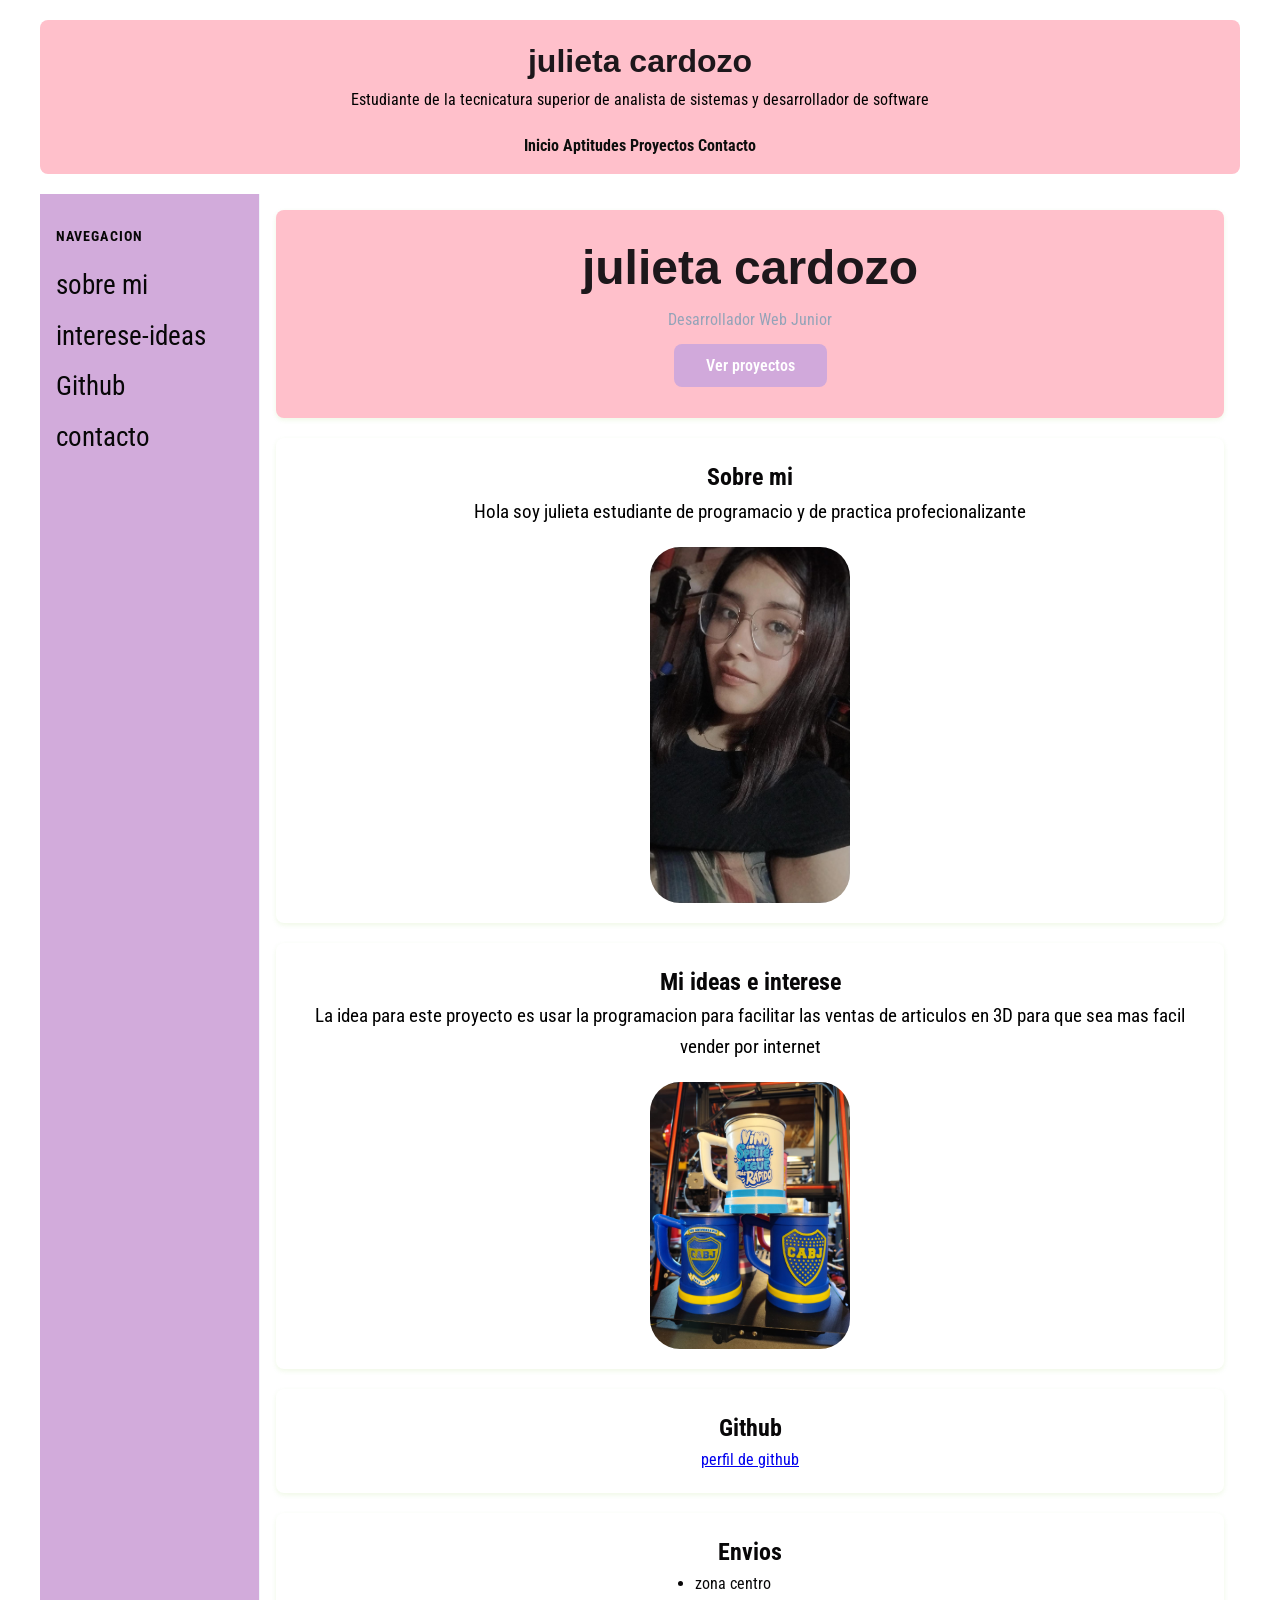
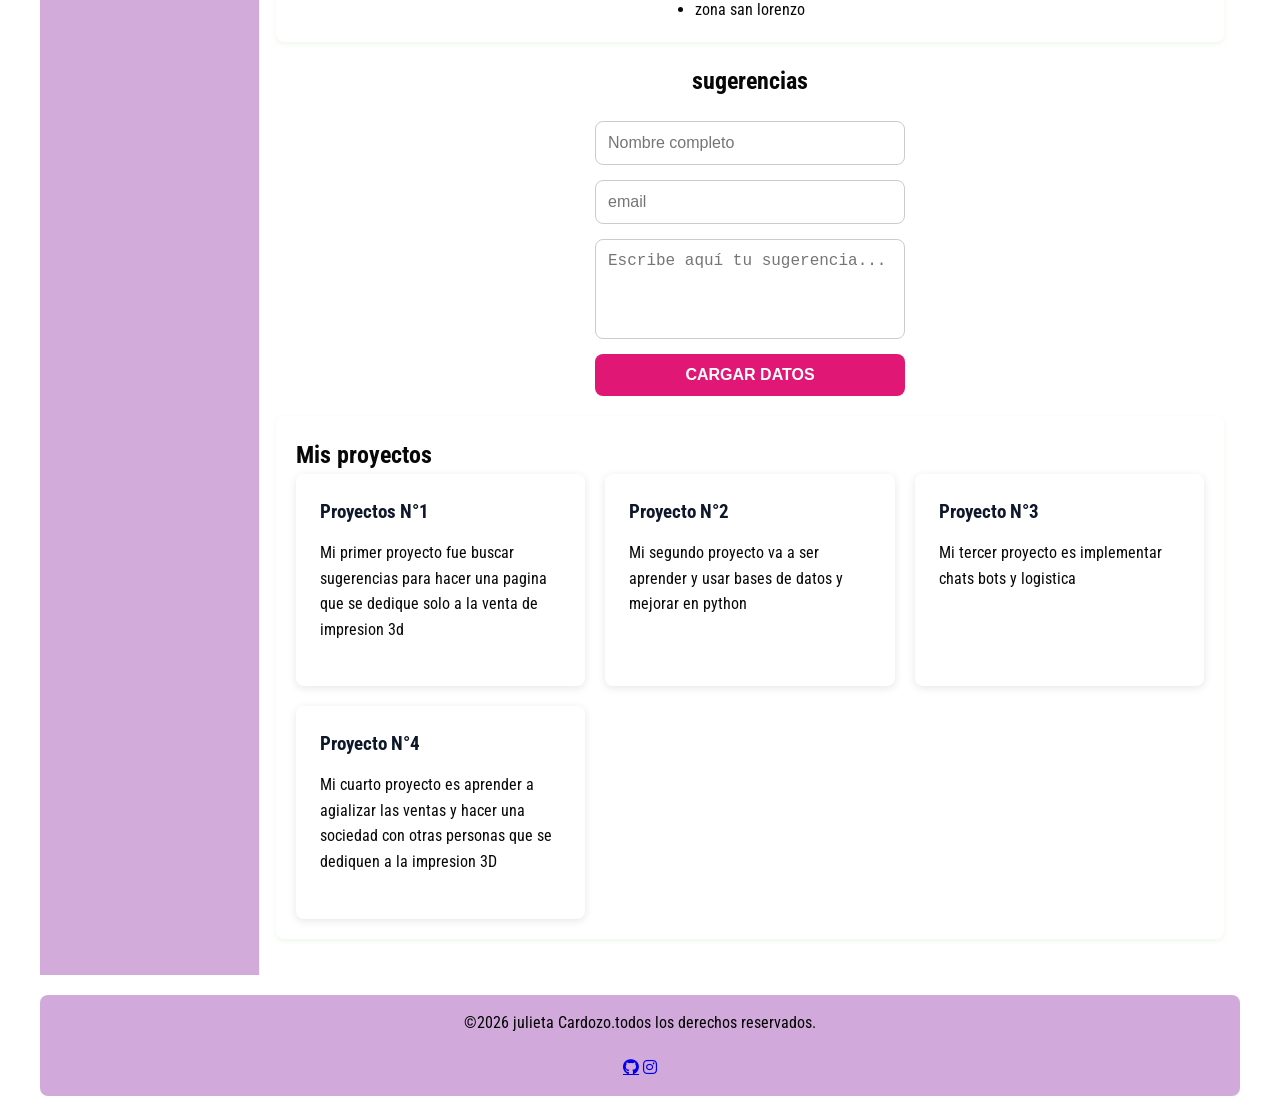
==== commit 1af6d8b6: "Revert "Portfolio web con proyectos, contacto y CV; TP N1 movido a tp1/" This reverts commit 1877ecf" ====
--- a/index.html
+++ b/index.html
@@ -1,232 +1,147 @@
-<!doctype html>
+<!DOCTYPE html>
 <html lang="es">
-  <head>
-    <meta charset="utf-8" />
-    <meta name="viewport" content="width=device-width, initial-scale=1" />
-    <title>Julieta Cardozo | Desarrolladora Frontend</title>
-    <meta
-      name="description"
-      content="Portfolio de Julieta Cardozo, desarrolladora frontend de Salta. Proyectos con React, JavaScript, HTML, CSS, Bootstrap y PHP."
-    />
-    <meta property="og:title" content="Julieta Cardozo | Desarrolladora Frontend" />
-    <meta
-      property="og:description"
-      content="Portfolio de Julieta Cardozo, desarrolladora frontend de Salta. Proyectos con React, JavaScript, HTML, CSS, Bootstrap y PHP."
-    />
-    <meta property="og:image" content="https://julieta-andrea-cardozo.github.io/mi-pagina/img/boxly-ordenes.jpg" />
-    <link rel="icon" href="img/favicon.svg" type="image/svg+xml" />
-    <link rel="preconnect" href="https://fonts.googleapis.com" />
-    <link rel="preconnect" href="https://fonts.gstatic.com" crossorigin />
-    <link
-      href="https://fonts.googleapis.com/css2?family=Inter:wght@400;500;600;700&family=Space+Grotesk:wght@500;700&display=swap"
-      rel="stylesheet"
-    />
-    <link rel="stylesheet" href="css/styles.css" />
-  </head>
-  <body>
-    <a class="skip" href="#contenido">Saltar al contenido</a>
-    <header class="nav">
-      <div class="container nav__inner">
-        <a class="nav__brand" href="#inicio">Julieta Cardozo</a>
-        <nav aria-label="Principal">
-          <ul class="nav__links">
-            <li><a href="#sobre-mi">Sobre mí</a></li>
-            <li><a href="#proyectos">Proyectos</a></li>
-            <li><a href="#habilidades">Habilidades</a></li>
-            <li><a href="#contacto">Contacto</a></li>
-          </ul>
+<head>
+    <meta charset="UTF-8">
+    <meta name="description" content="portafolio julieta cardozo">
+    <meta name="viewport" content="width=device-width, initial-scale=1.0">
+    <title>mi sitio web- cardozo-julieta</title>
+     <link rel="stylesheet" href="https://cdnjs.cloudflare.com/ajax/libs/font-awesome/6.5.0/css/all.min.css">
+    <link rel="preconnect" href="https://fonts.googleapis.com">
+    <link rel="preconnect" href="https://fonts.gstatic.com" crossorigin>
+    <link href="https://fonts.googleapis.com/css2?family=Roboto+Condensed:ital,wght@0,100..900;1,100..900&family=Roboto+Slab:wght@100..900&display=swap" rel="stylesheet">
+    <link rel="stylesheet"href="style.css">
+ </head>
+
+<body>
+<div class="layout">
+    <header>
+   <div class="logo">
+            <h1>julieta cardozo</h1>
+            <p>Estudiante de la tecnicatura superior de analista de sistemas y desarrollador de software</p>
+        </div>
+        <nav>
+            <a href="#inicio">Inicio</a>
+            <a href="#Aptitudes">Aptitudes</a>
+            <a href="#Proyectos">Proyectos</a>
+            <a href="Contacto.html">Contacto</a>
+
         </nav>
-      </div>
     </header>
+    <aside class="sidebar">
+        <h3>navegacion</h3>
+        <ul>
+        <li><a href="#sobre mi" style="font-size: 20pt;" style >sobre mi </a></li>
+        <li><a href="#interese-ideas"  style="font-size: 20pt;"  >interese-ideas</a></li>  
+        <li><a href="#Github" style="font-size: 20pt;" >Github</a></li>
+        <li><a href="contact.html" style="font-size: 20pt;">contacto</a></li>
+        </ul>
+    </aside>
 
-    <main id="contenido">
-      <section id="inicio" class="hero">
-        <div class="container hero__inner">
-          <div class="hero__text">
-            <p class="eyebrow">Salta, Argentina</p>
-            <h1>Hola, soy Julieta Cardozo</h1>
-            <p class="hero__role">Desarrolladora Frontend · React · JavaScript</p>
-            <p class="hero__lead">
-              Estudio la Tecnicatura Superior en Análisis de Sistemas y construyo interfaces web
-              claras, accesibles y que se ven bien en el celular.
-            </p>
-            <div class="hero__actions">
-              <a class="btn btn--primary" href="cv/Cardozo_Julieta_CV.pdf" download>Descargar CV (PDF)</a>
-              <a class="btn" href="#proyectos">Ver proyectos</a>
+    <main>
+
+         <section id="inicio" class="hero">
+            <div class="hero-contenido">
+                <h1>julieta cardozo</h1>
+                <P class="hero-titulo"> Desarrollador Web Junior<p>
+                <a href="#Proyectos" class="hero-btn">Ver proyectos</a>
             </div>
-          </div>
-          <img
-            class="hero__photo"
-            src="img/julieta.jpg"
-            width="480"
-            height="480"
-            alt="Foto de Julieta Cardozo, con anteojos y remera negra"
-          />
+        </section>
+
+        <section id="sobre mi" style="text-align: center;">
+ <h2>Sobre mi</h2>
+ <p style="font-size: 19px;"> Hola soy julieta estudiante de programacio y de practica profecionalizante</p>
+ <img src="imagen/july.jpeg" alt="imagen" style="width: 200px; border-radius: 30px; display: block;margin:0 auto;">
+ 
+    </section>
+
+    <section id="interese-ideas" style="text-align: center;">
+
+    <h2 style="font-size: 24px;"> Mi ideas e interese</h2 >
+        <p style="font-size: 19px;"> La idea para este proyecto es usar la programacion para facilitar las ventas de articulos en 3D para que sea mas facil vender por internet </p>
+    <img src="imagen/vaso.jpeg" alt="imagen" style="width: 200px; border-radius: 30px; display: block;margin: auto;" >
+    </section>
+    <section id="Github" style="text-align: center;">
+        <h2>Github</h2>
+       <a href="https://github.com/julieta-andrea-cardozo"target="_blank">perfil de github</a> 
+    </section>
+    <section id="envios">
+    <h2 style="text-align: center;"> Envios</h2>
+
+        <ul>
+            <li>zona centro </li>
+            <li>zona san lorenzo</li>
+
+        </ul>
+    </section>
+
+        <h2 style="text-align: center;"> sugerencias</h2>
+<form onsubmit="event.preventDefault(); alert('¡Datos cargados con éxito!'); this.reset();" 
+          style="display: flex; flex-direction: column; max-width: 350px; margin: auto; gap: 15px;">
+        
+
+        <input type="text" name="nombre" placeholder="Nombre completo" required minlength="2"
+               style="padding: 12px; border-radius: 8px; border: 1px solid #ccc; font-size: 16px;">
+
+
+        <input type="email" name="email" placeholder="email" required 
+               style="padding: 12px; border-radius: 8px; border: 1px solid #ccc; font-size: 16px;">
+
+
+        <textarea name="sugerencia" placeholder="Escribe aquí tu sugerencia..." required minlength="20"
+                  style="padding: 12px; border-radius: 8px; border: 1px solid #ccc; font-size: 16px; height: 100px; resize: none;"></textarea>
+
+
+        <button type="submit" style="background-color: #e01775; color: white; padding: 12px; border: none; border-radius: 8px; font-weight: bold; cursor: pointer; font-size: 16px;">
+            CARGAR DATOS
+        </button>
+    </form>
+</section>
+
+     <section id="Proyectos">
+            <h2>Mis proyectos</h2>
+
+            <div class="Tarjetas">
+
+                <div class="Tarjeta">
+                    <h3>Proyectos N°1</h3>
+                    <p>Mi primer proyecto fue buscar sugerencias para hacer una pagina que se dedique solo a la venta de impresion 3d  </p>
+                </div>
+
+                <div class="Tarjeta">
+                    <h3>Proyecto N°2</h3>
+                    <p>Mi segundo proyecto va a ser aprender y usar bases de datos y mejorar en python</p>
+                </div>
+
+                <div class="Tarjeta">
+                    <h3>Proyecto N°3</h3>
+                    <p>Mi tercer proyecto es implementar chats bots y logistica</p>
+
+                </div>
+
+                <div class="Tarjeta">
+                    <h3>Proyecto N°4</h3>
+                    <p>Mi cuarto proyecto es aprender a agializar las ventas y hacer una sociedad con otras personas que se dediquen a la impresion 3D</p>
+
+                </div>
+
+            </div>
+
+        </section>
+
+    </main>
+    <footer>
+        <p>&copy;2026 julieta Cardozo.todos los derechos reservados.</p>
+        <div class="redes">
+            <a href=https://github.com/Julieta-Andrea-Cardozo/mi-pagina
+                <i class="fa-brands fa-github"></i>
+            </a>
+            <a href="https://www.instagram.com/_.andru_530?igsh=MWduZ3dqeXo2aDhnNA== " target="_blank" aria-label="instagram de julieta">
+                <i class="fa-brands fa-instagram"></i>
+            </a>
+
         </div>
-      </section>
-
-      <section id="sobre-mi" class="section">
-        <div class="container narrow">
-          <h2>Sobre mí</h2>
-          <p>
-            Soy estudiante de la Tecnicatura Superior en Análisis de Sistemas en el IES N° 6.001 de
-            Salta. Me enfoco en el frontend: maqueto con HTML semántico y CSS, programo con
-            JavaScript moderno y armo aplicaciones con React y Tailwind CSS.
-          </p>
-          <p>
-            Trabajé en equipo con Scrum en <strong>Boxly</strong>, un sistema de gestión para
-            talleres mecánicos, donde desarrollé los módulos de clientes, vehículos, agenda y turnos
-            y los conecté a una API REST. Me importa que las interfaces sean fáciles de usar,
-            accesibles y rápidas.
-          </p>
-        </div>
-      </section>
-
-      <section id="proyectos" class="section section--alt">
-        <div class="container">
-          <h2>Proyectos</h2>
-          <div class="projects">
-            <article class="project">
-              <img
-                src="img/boxly-ordenes.jpg"
-                width="1200"
-                height="750"
-                loading="lazy"
-                alt="Tablero de órdenes de Boxly con columnas por etapa y tarjetas de cada auto con patente, cliente y mecánico"
-              />
-              <div class="project__body">
-                <h3>Boxly: gestión de taller mecánico</h3>
-                <p>
-                  Sistema web para talleres: clientes, vehículos, órdenes de trabajo, repuestos,
-                  turnos, cobros con Mercado Pago y portal para el cliente. Proyecto grupal de 4
-                  personas con Scrum en sprints de 2 semanas.
-                </p>
-                <p class="project__role">
-                  <strong>Mi rol:</strong> Frontend. Desarrollé los módulos de clientes, vehículos,
-                  agenda y turnos, el autocompletado por patente, las fotos e historial de las
-                  órdenes, y conecté el login y la sesión con la API.
-                </p>
-                <ul class="tags" aria-label="Tecnologías">
-                  <li>React 18</li>
-                  <li>Vite</li>
-                  <li>Tailwind CSS</li>
-                  <li>FastAPI</li>
-                  <li>PostgreSQL</li>
-                  <li>JWT</li>
-                </ul>
-                <div class="project__links">
-                  <a href="https://github.com/Antony27c/Boxly" target="_blank" rel="noopener">Repositorio</a>
-                </div>
-              </div>
-            </article>
-
-            <article class="project">
-              <img
-                src="img/barismo.jpg"
-                width="1200"
-                height="750"
-                loading="lazy"
-                alt="Página de inicio de Barismo y Café con el título El café como disciplina y tazas de café con arte latte"
-              />
-              <div class="project__body">
-                <h3>Barismo &amp; Café</h3>
-                <p>
-                  Sitio de una cafetería de especialidad con 10 vistas: menú, galería de arte latte,
-                  talleres, tienda con carrito y contacto. Luego lo migré a PHP con MySQL, login,
-                  roles y un panel de administración.
-                </p>
-                <p class="project__role">
-                  <strong>Mi rol:</strong> Proyecto individual. Diseñé los wireframes en Figma,
-                  maqueté las vistas y logré 100/100 en accesibilidad con Lighthouse.
-                </p>
-                <ul class="tags" aria-label="Tecnologías">
-                  <li>HTML5</li>
-                  <li>CSS3</li>
-                  <li>Bootstrap 5</li>
-                  <li>JavaScript</li>
-                  <li>PHP</li>
-                  <li>MySQL</li>
-                </ul>
-                <div class="project__links">
-                  <a href="https://github.com/Julieta-Andrea-Cardozo/programacion_WEB" target="_blank" rel="noopener">Repositorio</a>
-                  <a href="https://julieta-andrea-cardozo.github.io/programacion_WEB/" target="_blank" rel="noopener">Demo</a>
-                </div>
-              </div>
-            </article>
-
-            <article class="project">
-              <img
-                src="img/tp4.jpg"
-                width="1200"
-                height="750"
-                loading="lazy"
-                alt="Pokédex con tarjetas de Pokémon que muestran imagen, número y tipo, obtenidas de la PokéAPI"
-              />
-              <div class="project__body">
-                <h3>Mini apps con JavaScript</h3>
-                <p>
-                  Tres aplicaciones interactivas: un catálogo con 4 filtros combinados en tiempo
-                  real, una lista de tareas con contador y una Pokédex que consume la PokéAPI con
-                  búsqueda y manejo de errores.
-                </p>
-                <p class="project__role">
-                  <strong>Mi rol:</strong> Proyecto individual. Programé toda la lógica con
-                  JavaScript ES6+, Fetch API y async/await.
-                </p>
-                <ul class="tags" aria-label="Tecnologías">
-                  <li>JavaScript ES6+</li>
-                  <li>Fetch API</li>
-                  <li>HTML5</li>
-                  <li>CSS Grid</li>
-                </ul>
-                <div class="project__links">
-                  <a href="https://github.com/Julieta-Andrea-Cardozo/trabajo-practico-N4" target="_blank" rel="noopener">Repositorio</a>
-                  <a href="https://julieta-andrea-cardozo.github.io/trabajo-practico-N4/" target="_blank" rel="noopener">Demo</a>
-                </div>
-              </div>
-            </article>
-
-          </div>
-        </div>
-      </section>
-
-      <section id="habilidades" class="section">
-        <div class="container narrow">
-          <h2>Habilidades</h2>
-          <ul class="skills">
-            <li>HTML5 semántico</li>
-            <li>CSS3 (Flexbox, Grid)</li>
-            <li>JavaScript ES6+</li>
-            <li>React</li>
-            <li>Tailwind CSS</li>
-            <li>Bootstrap 5</li>
-            <li>PHP</li>
-            <li>MySQL / PostgreSQL</li>
-            <li>APIs REST</li>
-            <li>Git y GitHub</li>
-            <li>Figma</li>
-            <li>Accesibilidad web</li>
-            <li>Scrum y Trello</li>
-          </ul>
-        </div>
-      </section>
-
-      <section id="contacto" class="section section--alt">
-        <div class="container narrow contact">
-          <h2>Contacto</h2>
-          <p>¿Tenés una propuesta o querés charlar sobre un proyecto? Escribime.</p>
-          <ul class="contact__list">
-            <li><span>Email</span><a href="mailto:julietacardozo764@gmail.com">julietacardozo764@gmail.com</a></li>
-            <li><span>LinkedIn</span><a href="https://www.linkedin.com/in/julietacardozo30" target="_blank" rel="noopener">linkedin.com/in/julietacardozo30</a></li>
-            <li><span>GitHub</span><a href="https://github.com/Julieta-Andrea-Cardozo" target="_blank" rel="noopener">github.com/Julieta-Andrea-Cardozo</a></li>
-          </ul>
-          <a class="btn btn--primary" href="cv/Cardozo_Julieta_CV.pdf" download>Descargar CV (PDF)</a>
-        </div>
-      </section>
-    </main>
-
-    <footer class="footer">
-      <div class="container">© 2026 Julieta Cardozo</div>
     </footer>
-  </body>
-</html>
+    </div>
+    <body>
+    
+        </html>
--- a/style.css
+++ b/style.css
@@ -0,0 +1,352 @@
+*{
+    box-sizing: border-box;
+    margin: 0;
+    padding: 0;
+}
+body{
+    font-family: var(--font-main) ;
+    line-height: 1.6;
+    font-size: 16px;
+    background-color: var(--color-bg);
+    padding: 20px;
+    color: var(--color-text);
+    font-family: "Roboto Condensed", sans-serif;
+    font-optical-sizing: auto;
+    
+}
+header{
+    background-color: var(--color-bg);
+    
+    padding: 20px;
+    text-align: center;
+    border-radius: 8px;
+    margin-bottom: 20px;
+
+}
+
+
+footer{
+    background-color: var(--color-accent);
+    color: #101111;
+    text-align: center;
+    padding: 15px;
+    border-radius: 8px;
+    margin-top: 20px;
+}
+nav ul{
+    list-style: none;
+    display: flex;
+    justify-content: center;
+    gap: 20px;
+    margin: 20px;
+    background-color: rgb(236, 184, 197);
+    text-align: center
+}
+nav a{
+    text-decoration: none;
+    color:#0d0e0d;
+    font-weight: bold;
+    text-align: center;
+    
+}
+nav a:hover{
+    color: #e619a1;
+    
+}
+section{
+    background-color: var(--color-bg);
+    padding: 20px;
+    margin-bottom: 20px;
+    border-radius: 8px;
+    box-shadow: 0 2px 5px rgba(94, 187, 7, 0.1);
+}
+
+ul{
+    width: fit-content;
+    margin: 0 auto;
+    
+}
+
+
+
+
+h1{
+color: #1d171b;
+text-align: center;
+font-family: Arial, Helvetica, sans-serif;
+
+}
+form{
+    max-width: 400px;
+    margin: auto;
+    padding: 20px;
+    
+}
+label{
+    display: block;
+    margin: 10px;
+}
+input, textarea, select {
+    width: 100%;
+    padding: 10px;
+    border: 2px solid #ccc;
+    border-radius: 5px;
+    box-sizing: border-box;
+    transition: all 0.2s ease; 
+}
+
+input:valid:not(:placeholder-shown):not(:focus) {
+    border: 2px solid #2ecc71 !important;
+}
+
+
+input:invalid:not(:placeholder-shown):not(:focus) {
+    border: 2px solid #e74c3c !important;
+}
+
+input:focus, textarea:focus, select:focus ¨{
+    border: 3px solid #3498db !important; /* AZUL CLARO */
+    outline: none !important;
+    box-shadow: 0 0 10px rgba(52, 152, 219, 0.6) !important;
+    background-color: #f0f8ff;
+}
+
+
+
+:root {
+  --color-primary: #161618;   
+  --color-secondary: #0f172a; 
+  --color-accent: #d1a9db;    
+  --color-text: #080708;
+  --color-bg: #ffffff;
+  --radius: 8px;
+  --shadow: 0 2px 8px rgba(0,0,0,0.1);
+  --font-main : "Roboto Condensed", sans-serif;
+  --font-titulo: "Roboto Condensed", sans-serif;
+
+}
+
+
+
+
+.hero {
+  background: pink;
+  color: white;
+  text-align: center;
+}
+
+.hero h1 {
+  font-size: 3rem;
+}
+
+.hero p {
+  color: #94a3b8;
+
+}
+.hero-btn{
+    margin-top: 1rem;
+    padding: 0.75rem 2rem;
+    background: var(--color-accent);
+    color: white;
+    text-decoration: none;
+    border-radius: var(--radius);
+    font-weight: 600;
+    transition: background 0.25s ease, transform 0.25s ease;
+}
+
+.hero-btn:hover{
+    background: #8a0bad;
+    transform: translateY(-2px);
+}
+
+
+.card {
+  background: #f8a3f8;
+  border-radius: var(--radius);
+  padding: 1rem;
+  box-shadow: var(--shadow);
+  transition: 0.3s;
+}
+
+.card:hover {
+  transform: translateY(-8px) scale(1.02);
+}
+header {
+  background: pink;
+  backdrop-filter: blur(10px);
+  position: sticky;
+  top: 0;
+}
+
+button, .btn {
+  background: var(--color-primary);
+  border: none;
+  padding: 10px 20px;
+  border-radius: var(--radius);
+  color: white;
+  transition: 0.3s;
+}
+
+button:hover {
+  background: var(--color-accent);
+}
+html {
+  scroll-behavior: smooth;
+}
+p{
+    margin-bottom: 20px;
+    text-align: center;
+    color: black;
+}
+
+.Tarjetas{
+    display: grid;
+    grid-template-columns: repeat(auto-fit, minmax(280px, 1fr));
+    gap: 1.25rem;
+}
+
+.Tarjeta{
+    background: white;
+    border-radius: var(--radius);
+    box-shadow: var(--shadow);
+    padding: 1.5rem;
+    transition: transform 0.25s ease, box-shadow 0.25s ease;
+}
+
+.Tarjeta:hover{
+    transform: translateY(-4px);
+    box-shadow: 0 8px 24px rgba(0,0,0,0.15);
+}
+
+.Tarjeta h3 {
+    margin-bottom: 0.75rem;
+    color: var(--color-secondary);
+}
+
+.Tarjeta p {
+    color: var(--color-text);
+    text-align: left;
+}
+
+.layout {
+    display: grid;
+    grid-template-columns: 200px 1fr;
+    grid-template-rows: auto 1fr auto;
+    grid-template-areas: 
+        "header header"
+        "sidebar main"
+        "footer footer";
+    min-height: 100vh;
+}
+
+header {grid-area: header; }
+.sidebar{grid-area: sidebar;}
+main{grid-area: main;}
+footer{grid-area: footer;}
+
+.sidebar{
+    background: #d2abdb;
+    padding: 2rem 1rem;
+    border-right: 1px solid #f1f5fa;
+}
+
+.sidebar h3{
+    font-size: 0.85rem;
+    text-transform: uppercase;
+    letter-spacing: 0.08em;
+    color: var(--color-text);
+    margin-bottom: 1rem;
+}
+
+.sidebar ul {
+    list-style: none;
+    display: flex;
+    flex-direction: column;
+    gap: 0.5rem;
+    width: auto;
+    margin: 0;
+}
+
+.sidebar ul li a  {
+    color: var(--color-text);
+    text-decoration: none;
+    font-size: 0.9rem;
+    transition: color 0.2s ease;
+}
+
+.sidebar ul li a:hover {
+    color: #e9f1e9;
+}
+
+.layout {
+    grid-template-columns: 1fr;
+    grid-template-areas: 
+    "header"
+    "main"
+    "footer"
+}
+
+.sidebar {
+    display: none;
+}
+
+header {
+    padding: 0 1rem;
+    height: auto;
+    flex-direction: column;
+    align-items: flex-start;
+    gap: 0.5rem;
+    padding: 1rem;
+}
+
+nav {
+    flex-wrap: wrap;
+}
+
+main {
+    padding: 1rem;
+}
+
+@media (min-width: 768px) {
+    .layout {
+        grid-template-columns: 220px 1fr;
+        grid-template-areas: 
+        "header header"
+        "sidebar main"
+        "footer footer";
+
+        .sidebar {
+            display :block;
+        }
+
+        header {
+            flex-wrap: wrap;
+            height: auto;
+            padding: 1rem 2rem;
+        }
+    }
+
+
+    .sidebar {
+    display: block;
+    }
+
+    header {
+    flex-direction: row;
+    height: 64px;
+    padding: 0  2rem;
+    }
+}
+
+@media (min-width: 1024px) {
+    .layout {
+        max-width: 1200px;
+        margin: 0 auto;
+    }
+}
+
+@media (min-width: 1440px) {
+    .layout {
+        max-width: 1600px;
+    }
+}
